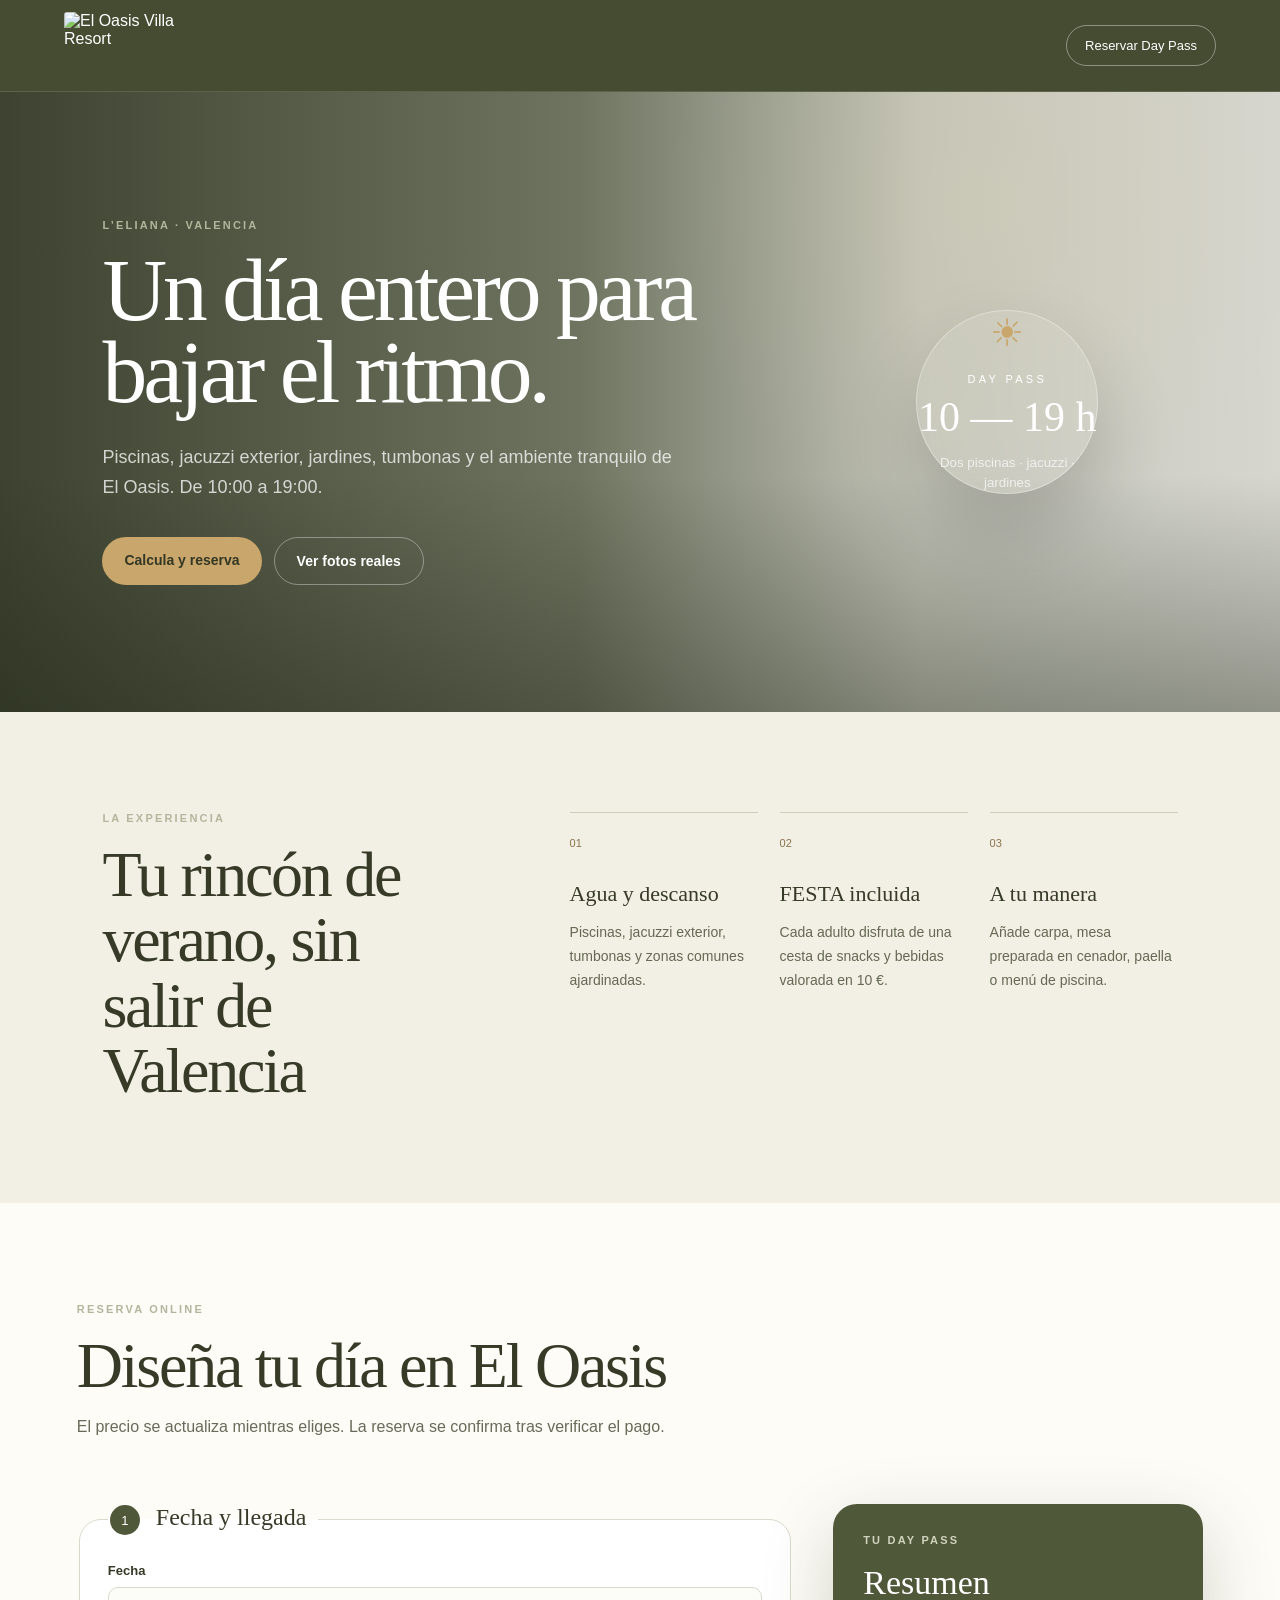
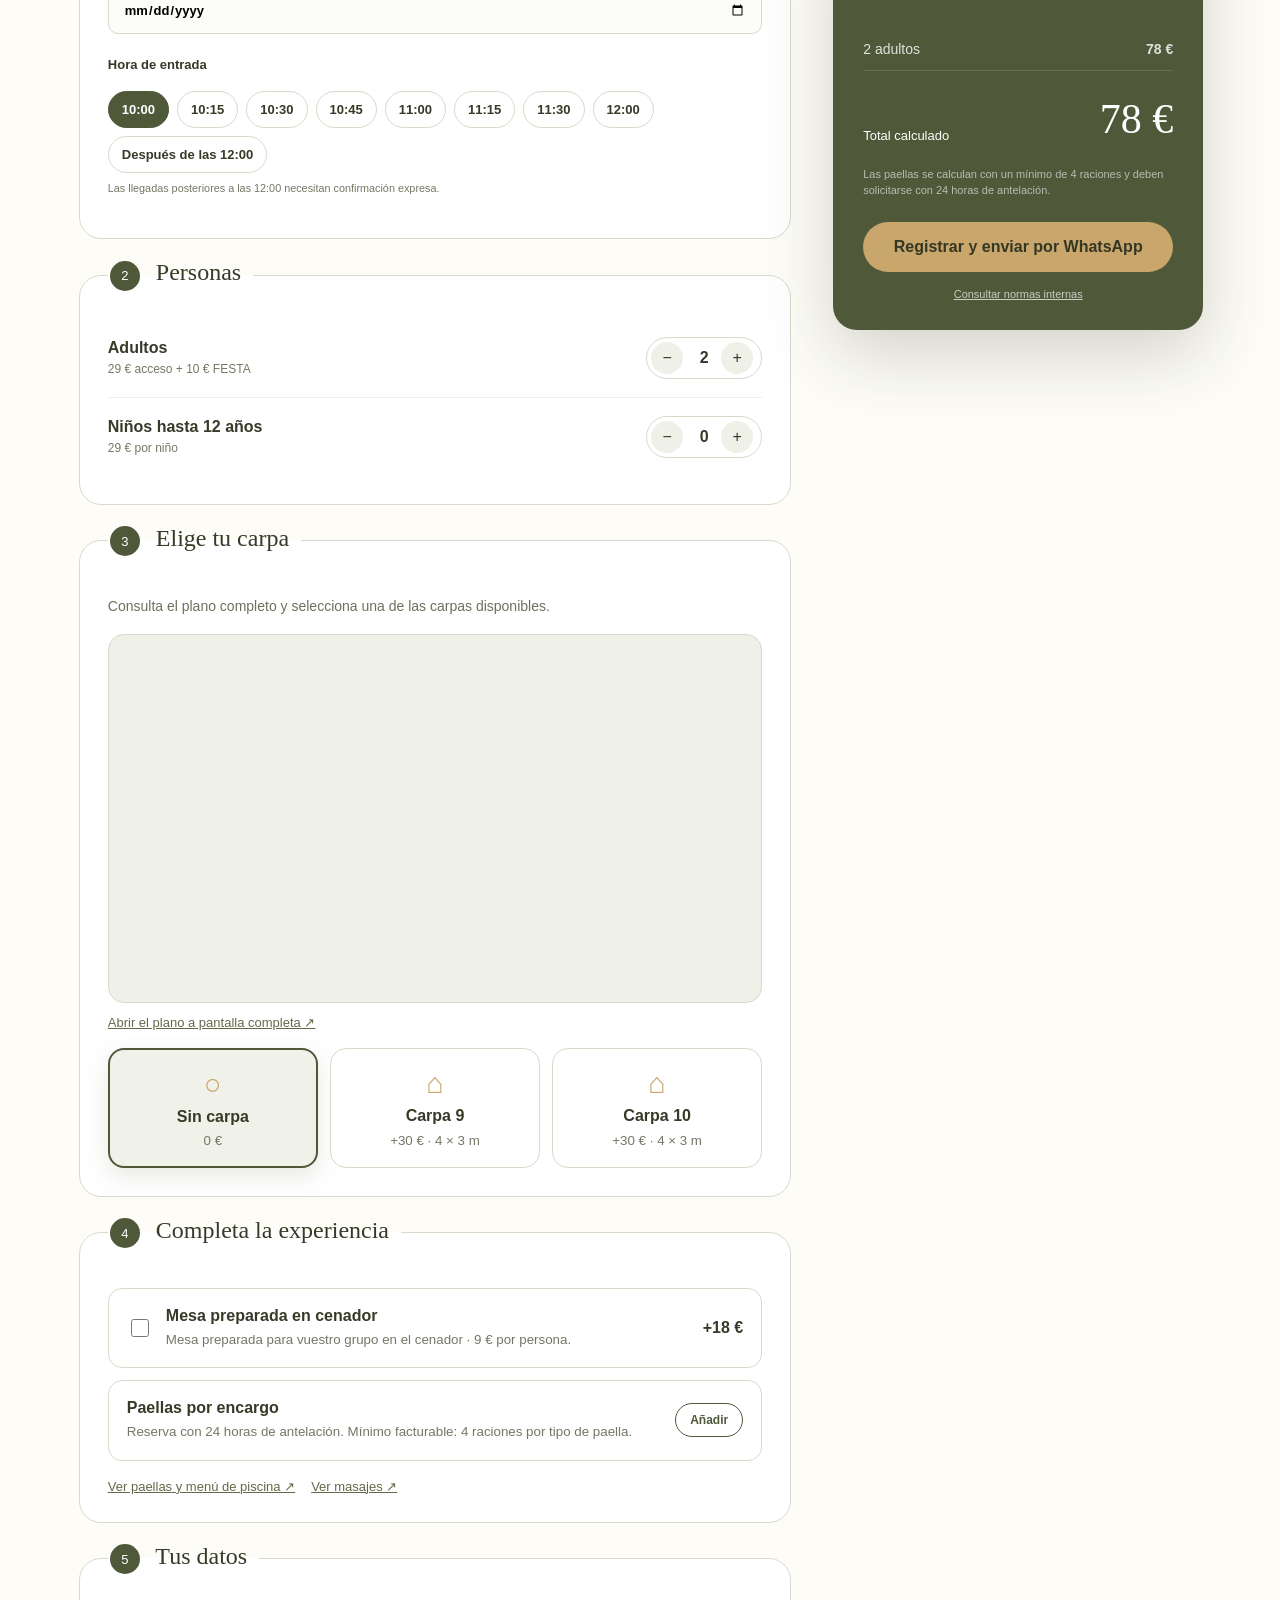
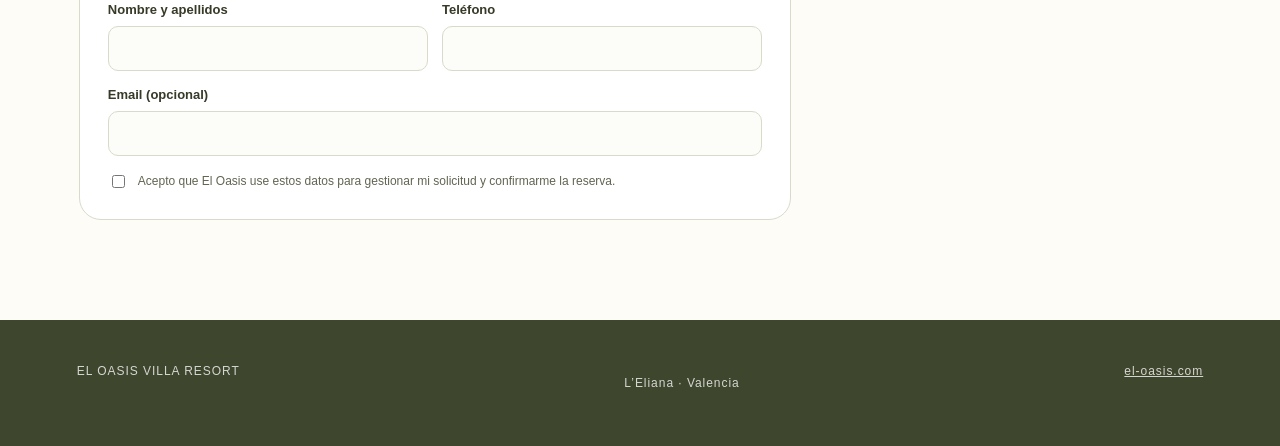
==== daypass/index.html @ 61b555b2 "Publish public Day Pass page with authorized payment details" ====
<!doctype html>
<html lang="es">
<head>
  <meta charset="utf-8">
  <meta name="viewport" content="width=device-width,initial-scale=1">
  <meta name="theme-color" content="#454c32">
  <meta name="description" content="Reserva tu Day Pass en El Oasis Villa Resort, L'Eliana, Valencia.">
  <title>El Oasis Day Pass</title>
  <link rel="stylesheet" href="./styles.css">
</head>
<body>
  <main>
    <header class="topbar">
      <a class="brand" href="#inicio" aria-label="El Oasis Day Pass">
        <img src="./oasis-logo.jpg" alt="El Oasis Villa Resort">
      </a>
      <a class="header-cta" href="#reservar">Reservar Day Pass</a>
    </header>

    <section class="hero" id="inicio">
      <div class="hero-glow"></div>
      <div class="hero-content">
        <p class="eyebrow">L’Eliana · Valencia</p>
        <h1>Un día entero para bajar el ritmo.</h1>
        <p class="hero-copy">Piscinas, jacuzzi exterior, jardines, tumbonas y el ambiente tranquilo de El Oasis. De 10:00 a 19:00.</p>
        <div class="hero-actions">
          <a class="button button-primary" href="#reservar">Calcula y reserva</a>
          <a class="button button-ghost" href="https://photos.app.goo.gl/51DEqzsyEASvLiyE8" target="_blank" rel="noreferrer">Ver fotos reales</a>
        </div>
      </div>
      <div class="hero-card">
        <span class="sun">☀</span>
        <p>DAY PASS</p>
        <strong>10 — 19 h</strong>
        <small>Dos piscinas · jacuzzi · jardines</small>
      </div>
    </section>

    <section class="experience">
      <div>
        <p class="eyebrow">La experiencia</p>
        <h2>Tu rincón de verano, sin salir de Valencia</h2>
      </div>
      <div class="features">
        <article><span>01</span><h3>Agua y descanso</h3><p>Piscinas, jacuzzi exterior, tumbonas y zonas comunes ajardinadas.</p></article>
        <article><span>02</span><h3>FESTA incluida</h3><p>Cada adulto disfruta de una cesta de snacks y bebidas valorada en 10 €.</p></article>
        <article><span>03</span><h3>A tu manera</h3><p>Añade carpa, mesa preparada en cenador, paella o menú de piscina.</p></article>
      </div>
    </section>

    <section class="booking-section" id="reservar">
      <div class="booking-heading">
        <p class="eyebrow">Reserva online</p>
        <h2>Diseña tu día en El Oasis</h2>
        <p>El precio se actualiza mientras eliges. La reserva se confirma tras verificar el pago.</p>
      </div>

      <form class="booking-grid" id="booking-form">
        <div class="builder">
          <fieldset>
            <legend><b>1</b> Fecha y llegada</legend>
            <label class="field">Fecha
              <input id="date" name="date" type="date" required>
            </label>
            <div class="field">
              <span>Hora de entrada</span>
              <div class="slot-grid" id="entry-slots">
                <button type="button" class="slot selected" data-entry="10:00">10:00</button>
                <button type="button" class="slot" data-entry="10:15">10:15</button>
                <button type="button" class="slot" data-entry="10:30">10:30</button>
                <button type="button" class="slot" data-entry="10:45">10:45</button>
                <button type="button" class="slot" data-entry="11:00">11:00</button>
                <button type="button" class="slot" data-entry="11:15">11:15</button>
                <button type="button" class="slot" data-entry="11:30">11:30</button>
                <button type="button" class="slot" data-entry="12:00">12:00</button>
                <button type="button" class="slot" data-entry="Después de las 12:00">Después de las 12:00</button>
              </div>
              <label class="late-time hidden" id="late-time-wrap">Hora solicitada
                <input id="late-time" type="time" min="12:01">
              </label>
              <small>Las llegadas posteriores a las 12:00 necesitan confirmación expresa.</small>
            </div>
          </fieldset>

          <fieldset>
            <legend><b>2</b> Personas</legend>
            <div class="counter-row">
              <div><strong>Adultos</strong><span>29 € acceso + 10 € FESTA</span></div>
              <div class="counter" data-counter="adults">
                <button type="button" data-step="-1" aria-label="Restar un adulto">−</button>
                <output id="adults-output">2</output>
                <button type="button" data-step="1" aria-label="Añadir un adulto">+</button>
              </div>
            </div>
            <div class="counter-row">
              <div><strong>Niños hasta 12 años</strong><span>29 € por niño</span></div>
              <div class="counter" data-counter="children">
                <button type="button" data-step="-1" aria-label="Restar un niño">−</button>
                <output id="children-output">0</output>
                <button type="button" data-step="1" aria-label="Añadir un niño">+</button>
              </div>
            </div>
          </fieldset>

          <fieldset>
            <legend><b>3</b> Elige tu carpa</legend>
            <p class="fieldset-copy">Consulta el plano completo y selecciona una de las carpas disponibles.</p>
            <div class="plan-wrap">
              <iframe title="Plano oficial de carpas de El Oasis" src="https://drive.google.com/file/d/1PzJhLO-6b-y9HKopOb7KcFhBPaTkYToG/preview" loading="lazy"></iframe>
            </div>
            <a class="text-link" href="https://drive.google.com/file/d/1PzJhLO-6b-y9HKopOb7KcFhBPaTkYToG/view?usp=sharing" target="_blank" rel="noreferrer">Abrir el plano a pantalla completa ↗</a>
            <div class="tent-picker" id="tent-picker" role="radiogroup" aria-label="Selección de carpa">
              <button type="button" role="radio" aria-checked="true" class="tent selected" data-tent="none"><span class="tent-shape">○</span><strong>Sin carpa</strong><small>0 €</small></button>
              <button type="button" role="radio" aria-checked="false" class="tent" data-tent="C9"><span class="tent-shape">⌂</span><strong>Carpa 9</strong><small>+30 € · 4 × 3 m</small></button>
              <button type="button" role="radio" aria-checked="false" class="tent" data-tent="C10"><span class="tent-shape">⌂</span><strong>Carpa 10</strong><small>+30 € · 4 × 3 m</small></button>
            </div>
          </fieldset>

          <fieldset>
            <legend><b>4</b> Completa la experiencia</legend>
            <label class="option" id="gazebo-option">
              <input id="gazebo" type="checkbox">
              <span><strong>Mesa preparada en cenador</strong><small>Mesa preparada para vuestro grupo en el cenador · 9 € por persona.</small></span>
              <b id="gazebo-price">+18 €</b>
            </label>

            <div class="paella-builder" id="paella-builder">
              <div class="paella-heading">
                <div><strong>Paellas por encargo</strong><small>Reserva con 24 horas de antelación. Mínimo facturable: 4 raciones por tipo de paella.</small></div>
                <button type="button" class="paella-toggle" id="paella-toggle">Añadir</button>
              </div>
              <div class="paella-details hidden" id="paella-details">
                <div class="paella-options" id="paella-options" role="radiogroup" aria-label="Tipo de paella">
                  <button type="button" role="radio" aria-checked="true" class="paella-choice selected" data-paella="valenciana"><span>Paella Valenciana con pollo y conejo</span><b>17 € / ración</b><small>4 personas: 68 €</small></button>
                  <button type="button" role="radio" aria-checked="false" class="paella-choice" data-paella="marisco"><span>Paella de marisco</span><b>20 € / ración</b><small>4 personas: 80 €</small></button>
                  <button type="button" role="radio" aria-checked="false" class="paella-choice" data-paella="verduras"><span>Paella de verduras</span><b>17 € / ración</b><small>4 personas: 68 €</small></button>
                  <button type="button" role="radio" aria-checked="false" class="paella-choice" data-paella="bogavante"><span>Paella de bogavante</span><b>24 € / ración</b><small>4 personas: 96 €</small></button>
                </div>
                <div class="paella-servings">
                  <div><strong>Número de raciones</strong><small id="paella-minimum-note">Aunque sois 2, se aplica el mínimo de 4 raciones.</small></div>
                  <div class="counter" data-counter="paellaServings">
                    <button type="button" data-step="-1" aria-label="Restar una ración">−</button>
                    <output id="paella-servings-output">4</output>
                    <button type="button" data-step="1" aria-label="Añadir una ración">+</button>
                  </div>
                </div>
              </div>
            </div>
            <div class="service-links">
              <a href="https://bit.ly/3saX2jb" target="_blank" rel="noreferrer">Ver paellas y menú de piscina ↗</a>
              <a href="https://bit.ly/OasisWellnessMasajes" target="_blank" rel="noreferrer">Ver masajes ↗</a>
            </div>
          </fieldset>

          <fieldset>
            <legend><b>5</b> Tus datos</legend>
            <div class="two-cols">
              <label class="field">Nombre y apellidos<input id="name" name="name" autocomplete="name" required></label>
              <label class="field">Teléfono<input id="phone" name="phone" type="tel" autocomplete="tel" required></label>
            </div>
            <label class="field">Email (opcional)<input id="email" name="email" type="email" autocomplete="email"></label>
            <label class="field hidden" id="dietary-wrap">Preferencias o intolerancias<textarea id="dietary-notes" name="dietaryNotes" rows="3"></textarea></label>
            <label class="consent"><input type="checkbox" required><span>Acepto que El Oasis use estos datos para gestionar mi solicitud y confirmarme la reserva.</span></label>
          </fieldset>
        </div>

        <aside class="summary">
          <p class="eyebrow">Tu Day Pass</p>
          <h3>Resumen</h3>
          <div id="summary-rows"></div>
          <div class="summary-total"><span>Total calculado</span><strong id="total-output">78 €</strong></div>
          <p class="summary-note">Las paellas se calculan con un mínimo de 4 raciones y deben solicitarse con 24 horas de antelación.</p>
          <button class="reserve-button" type="submit">Registrar y enviar por WhatsApp</button>
          <a class="rules" href="https://bit.ly/normasInternaDaypass" target="_blank" rel="noreferrer">Consultar normas internas</a>
        </aside>
      </form>

      <p class="form-error hidden" id="form-error" role="alert"></p>

      <section class="confirmation hidden" id="confirmation">
        <span>✓</span>
        <div>
          <p class="eyebrow">Solicitud preparada</p>
          <h2>Referencia <span id="reference-output"></span></h2>
          <p>Tu plaza todavía no está confirmada. Realiza la transferencia y envía el justificante a El Oasis para que podamos verificarla.</p>
          <div class="bank">
            <p><b>Beneficiario</b> residencial el oasis sa</p>
            <p><b>IBAN</b> ES66 0081 1301 2200 0113 8922</p>
            <p><b>BIC/SWIFT</b> BSABESBB</p>
            <p><b>Banco</b> Banco Sabadell</p>
            <p><b>Importe</b> <span id="payment-total"></span></p>
            <p><b>Concepto</b> <span id="payment-reference"></span></p>
          </div>
          <a class="whatsapp-button" id="whatsapp-link" href="#" target="_blank" rel="noreferrer">Enviar pedido completo por WhatsApp</a>
          <p class="arrival-note">Acceso por la puerta principal, en la rotonda del Lidl. La puerta estará cerrada y una persona os esperará en punto a la hora confirmada.</p>
        </div>
      </section>
    </section>

    <footer><span>EL OASIS VILLA RESORT</span><p>L’Eliana · Valencia</p><a href="https://www.el-oasis.com/" target="_blank" rel="noreferrer">el-oasis.com</a></footer>
  </main>
  <script src="./app.js"></script>
</body>
</html>
---- daypass/styles.css ----
:root{--ink:#363a27;--forest:#50583a;--olive:#707755;--sage:#b2b69c;--cream:#f2efe4;--paper:#fdfcf7;--sun:#c9a66b;--line:#d9dacb}
*{box-sizing:border-box}html{scroll-behavior:smooth}body{margin:0;background:var(--paper);color:var(--ink);font-family:Arial,Helvetica,sans-serif}button,input,textarea{font:inherit}a{color:inherit}.hidden{display:none!important}
.topbar{height:92px;padding:0 clamp(20px,5vw,72px);display:flex;align-items:center;justify-content:space-between;background:#454c32;color:#fff;position:relative;z-index:5;border-bottom:1px solid rgba(255,255,255,.12)}.brand{display:flex;align-items:center;text-decoration:none}.brand img{width:136px;height:68px;object-fit:cover;border-radius:3px;mix-blend-mode:screen}.header-cta{color:#fff;text-decoration:none;padding:12px 18px;border:1px solid rgba(255,255,255,.4);border-radius:999px;font-size:13px}
.hero{min-height:620px;padding:94px clamp(20px,8vw,120px);background-image:url("./hero-daypass.jpg");background-size:cover;background-position:center 54%;color:#fff;display:grid;grid-template-columns:1.3fr .7fr;align-items:center;gap:8vw;position:relative;isolation:isolate;overflow:hidden}.hero:before{content:"";position:absolute;inset:0;z-index:-2;background:linear-gradient(90deg,rgba(40,47,26,.9) 0%,rgba(55,63,37,.72) 45%,rgba(61,68,42,.3) 72%,rgba(38,43,27,.18) 100%)}.hero:after{content:"";position:absolute;inset:auto 0 0;height:38%;z-index:-1;background:linear-gradient(0deg,rgba(30,36,20,.38),transparent)}.hero-glow{position:absolute;inset:0;z-index:-1;background:radial-gradient(circle at 78% 18%,rgba(223,206,158,.18),transparent 30%)}.hero-content,.hero-card{position:relative;z-index:1}.eyebrow{text-transform:uppercase;letter-spacing:.2em;font-size:11px;font-weight:800;margin:0 0 18px;color:var(--sage)}.hero h1{font-family:Georgia,"Times New Roman",serif;font-size:clamp(52px,7vw,98px);font-weight:400;line-height:.92;letter-spacing:-.045em;max-width:850px;margin:0}.hero-copy{font-size:18px;line-height:1.7;max-width:590px;color:rgba(255,255,255,.76);margin:28px 0 34px}.hero-actions{display:flex;gap:12px;flex-wrap:wrap}.button{padding:15px 22px;border-radius:999px;text-decoration:none;font-size:14px;font-weight:700}.button-primary{background:var(--sun);color:#343724}.button-ghost{border:1px solid rgba(255,255,255,.36);color:#fff}.hero-card{aspect-ratio:1;max-width:350px;justify-self:center;border-radius:50%;border:1px solid rgba(255,255,255,.34);display:flex;flex-direction:column;align-items:center;justify-content:center;text-align:center;background:rgba(255,255,255,.07);backdrop-filter:blur(10px);box-shadow:0 40px 80px rgba(0,0,0,.18)}.hero-card .sun{color:var(--sun);font-size:38px}.hero-card p{letter-spacing:.3em;margin:18px 0 8px;font-size:11px}.hero-card strong{font-family:Georgia,serif;font-size:42px;font-weight:400}.hero-card small{max-width:180px;opacity:.7;margin-top:12px;line-height:1.5}
.experience{padding:100px clamp(20px,8vw,120px);display:grid;grid-template-columns:.75fr 1.25fr;gap:8vw;background:var(--cream)}.experience h2,.booking-heading h2,.confirmation h2{font-family:Georgia,serif;font-weight:400;font-size:clamp(38px,5vw,64px);letter-spacing:-.035em;line-height:1.02;margin:0}.features{display:grid;grid-template-columns:repeat(3,1fr);gap:22px}.features article{border-top:1px solid #cccebc;padding-top:20px}.features article>span{color:#8a744d;font-size:11px}.features h3{margin:30px 0 12px;font-family:Georgia,serif;font-size:22px;font-weight:400}.features p{color:#656953;line-height:1.7;font-size:14px}
.booking-section{padding:100px clamp(20px,6vw,90px);max-width:1500px;margin:auto}.booking-heading{max-width:760px;margin-bottom:64px}.booking-heading>p:last-child{color:#686b59;font-size:16px;line-height:1.6}.booking-grid{display:grid;grid-template-columns:minmax(0,1fr) 370px;gap:40px;align-items:start}.builder{display:grid;gap:20px}fieldset{border:1px solid var(--line);border-radius:22px;padding:28px;min-width:0;background:#fff}legend{font-family:Georgia,serif;font-size:24px;padding-right:12px}legend b{display:inline-grid;place-items:center;width:30px;height:30px;border-radius:50%;background:var(--forest);color:#fff;font:13px Arial;margin-right:10px}.field{display:grid;gap:9px;font-size:13px;font-weight:700;margin-bottom:16px}.field input,.field textarea,.late-time input{width:100%;padding:14px 15px;border:1px solid var(--line);border-radius:10px;background:#fcfcf8;outline:0}.field input:focus,.field textarea:focus,.late-time input:focus{border-color:var(--olive);box-shadow:0 0 0 3px rgba(112,119,85,.18)}.field>span{display:block;margin:7px 0 10px}.field small{color:#757864;font-weight:400}.slot-grid{display:flex;gap:8px;flex-wrap:wrap}.slot{border:1px solid var(--line);padding:10px 13px;border-radius:999px;background:#fff;color:var(--ink);cursor:pointer;font-size:13px}.slot.selected{background:var(--forest);color:#fff;border-color:var(--forest)}.late-time{display:grid;gap:7px;max-width:240px;margin-top:14px}.counter-row{display:flex;justify-content:space-between;gap:20px;padding:18px 0;border-bottom:1px solid #eef0e9;align-items:center}.counter-row:last-child{border:0}.counter-row strong,.counter-row span{display:block}.counter-row span{font-size:12px;color:#757864;margin-top:5px}.counter{display:grid;grid-template-columns:36px 34px 36px;align-items:center;border:1px solid var(--line);border-radius:999px;padding:4px}.counter button{border:0;background:#eff0e7;border-radius:50%;width:32px;height:32px;cursor:pointer;color:var(--ink)}.counter output{text-align:center;font-weight:700}.fieldset-copy{color:#6d705d;font-size:14px}.plan-wrap{margin:20px 0 10px;border-radius:16px;overflow:hidden;border:1px solid var(--line);background:#eff0e7;aspect-ratio:16/9}.plan-wrap iframe{width:100%;height:100%;border:0}.text-link{display:inline-block;font-size:13px;color:#626a47;margin:0 0 18px}.tent-picker{display:grid;grid-template-columns:repeat(3,1fr);gap:12px}.tent{border:1px solid var(--line);background:#fff;border-radius:16px;padding:18px 12px;display:grid;justify-items:center;gap:7px;color:var(--ink);cursor:pointer;transition:.2s ease}.tent:hover{transform:translateY(-2px);border-color:var(--sage)}.tent.selected{border:2px solid var(--forest);background:#f0f1e8;box-shadow:0 8px 24px rgba(72,79,49,.13)}.tent-shape{font-size:29px;color:var(--sun)}.tent small{color:#747765}
.option{display:grid;grid-template-columns:auto 1fr auto;gap:14px;align-items:center;padding:18px;border:1px solid var(--line);border-radius:14px;margin-top:12px;cursor:pointer}.option.selected{border-color:var(--forest);background:#f2f2e9}.option input{width:18px;height:18px;accent-color:var(--forest)}.option span strong,.option span small{display:block}.option span small{color:#747765;margin-top:5px;line-height:1.45}.paella-builder{margin-top:12px;padding:18px;border:1px solid var(--line);border-radius:14px;transition:.2s ease}.paella-builder.selected{border-color:var(--forest);background:#f2f2e9}.paella-heading{display:flex;align-items:center;justify-content:space-between;gap:16px}.paella-heading strong,.paella-heading small{display:block}.paella-heading small{color:#747765;margin-top:5px;line-height:1.45}.paella-toggle{border:1px solid var(--forest);border-radius:999px;padding:9px 14px;background:#fff;color:var(--forest);cursor:pointer;font-weight:700;font-size:12px}.paella-toggle.active{background:var(--forest);color:#fff}.paella-options{display:grid;grid-template-columns:repeat(2,1fr);gap:10px;margin-top:18px}.paella-choice{text-align:left;display:grid;gap:6px;border:1px solid var(--line);border-radius:12px;padding:14px;background:#fff;color:var(--ink);cursor:pointer}.paella-choice.selected{border:2px solid var(--forest);background:#fffdf7;box-shadow:0 7px 20px rgba(72,79,49,.11)}.paella-choice span{line-height:1.35}.paella-choice b{color:var(--forest)}.paella-choice small{color:#747765}.paella-servings{display:flex;align-items:center;justify-content:space-between;gap:20px;padding-top:18px;margin-top:18px;border-top:1px solid var(--line)}.paella-servings strong,.paella-servings small{display:block}.paella-servings small{color:#747765;margin-top:5px}.service-links{display:flex;gap:16px;flex-wrap:wrap;margin-top:18px}.service-links a{color:#626a47;font-size:13px}.two-cols{display:grid;grid-template-columns:1fr 1fr;gap:14px}.consent{display:flex;gap:10px;font-size:12px;line-height:1.5;color:#626552;align-items:flex-start}.consent input{margin-top:3px;accent-color:var(--forest)}
.summary{position:sticky;top:20px;border-radius:24px;background:var(--forest);color:#fff;padding:30px;box-shadow:0 24px 70px rgba(60,65,42,.22)}.summary .eyebrow{color:#d0d3bd}.summary h3{font-family:Georgia,serif;font-size:34px;font-weight:400;margin:0 0 26px}.summary-row{display:flex;justify-content:space-between;gap:14px;font-size:14px;padding:13px 0;border-bottom:1px solid rgba(255,255,255,.13);color:rgba(255,255,255,.82)}.summary-row.accent{color:#ffe0a6}.summary-total{display:flex;justify-content:space-between;align-items:end;padding:24px 0 12px}.summary-total span{font-size:13px}.summary-total strong{font:42px Georgia,serif}.summary-note{font-size:11px;line-height:1.5;color:rgba(255,255,255,.6)}.reserve-button{width:100%;border:0;border-radius:999px;padding:16px;background:var(--sun);color:#343724;font-weight:800;cursor:pointer;margin-top:12px}.whatsapp-button{display:inline-flex;align-items:center;justify-content:center;margin-top:18px;padding:14px 18px;border-radius:999px;background:#1f8f4e;color:#fff;text-decoration:none;font-size:13px;font-weight:800}.rules{display:block;text-align:center;color:rgba(255,255,255,.7);font-size:11px;margin-top:16px}.form-error{max-width:760px;background:#fff0ec;color:#9a3929;border:1px solid #f1c1b6;border-radius:12px;padding:14px 18px;margin:20px 0 0}
.confirmation{margin-top:50px;border-radius:26px;padding:42px;background:var(--cream);display:grid;grid-template-columns:70px 1fr;gap:20px}.confirmation>span{width:56px;height:56px;border-radius:50%;background:var(--forest);color:#fff;display:grid;place-items:center;font-size:26px}.confirmation h2{font-size:42px}.confirmation>div>p{color:#666956;line-height:1.6}.bank{background:#fff;border-radius:14px;padding:18px 22px;margin-top:20px}.bank p{display:grid;grid-template-columns:120px 1fr;gap:10px;margin:8px 0;font-size:14px}.arrival-note{border-left:3px solid var(--sun);padding-left:14px}footer{background:#3f462e;color:rgba(255,255,255,.78);padding:44px clamp(20px,6vw,90px);display:flex;justify-content:space-between;gap:20px;font-size:12px;letter-spacing:.08em}
@media(max-width:980px){.hero{grid-template-columns:1fr;min-height:auto;padding-top:72px}.hero-card{display:none}.experience{grid-template-columns:1fr}.booking-grid{grid-template-columns:1fr}.summary{position:static;order:-1}}
@media(max-width:680px){.topbar{height:76px}.brand img{width:112px;height:56px}.header-cta{padding:10px 13px}.hero{padding:70px 22px;background-position:58% center}.hero:before{background:linear-gradient(90deg,rgba(40,47,26,.9),rgba(50,58,33,.62))}.hero h1{font-size:54px}.features{grid-template-columns:1fr}.experience,.booking-section{padding-top:70px;padding-bottom:70px}fieldset{padding:22px 16px}.tent-picker{grid-template-columns:1fr}.two-cols{grid-template-columns:1fr;gap:0}.option{grid-template-columns:auto 1fr}.option>b{grid-column:2}.paella-options{grid-template-columns:1fr}.paella-servings{align-items:flex-start}.confirmation{grid-template-columns:1fr;padding:28px 20px}.bank p{grid-template-columns:1fr;gap:2px}footer{flex-direction:column}}
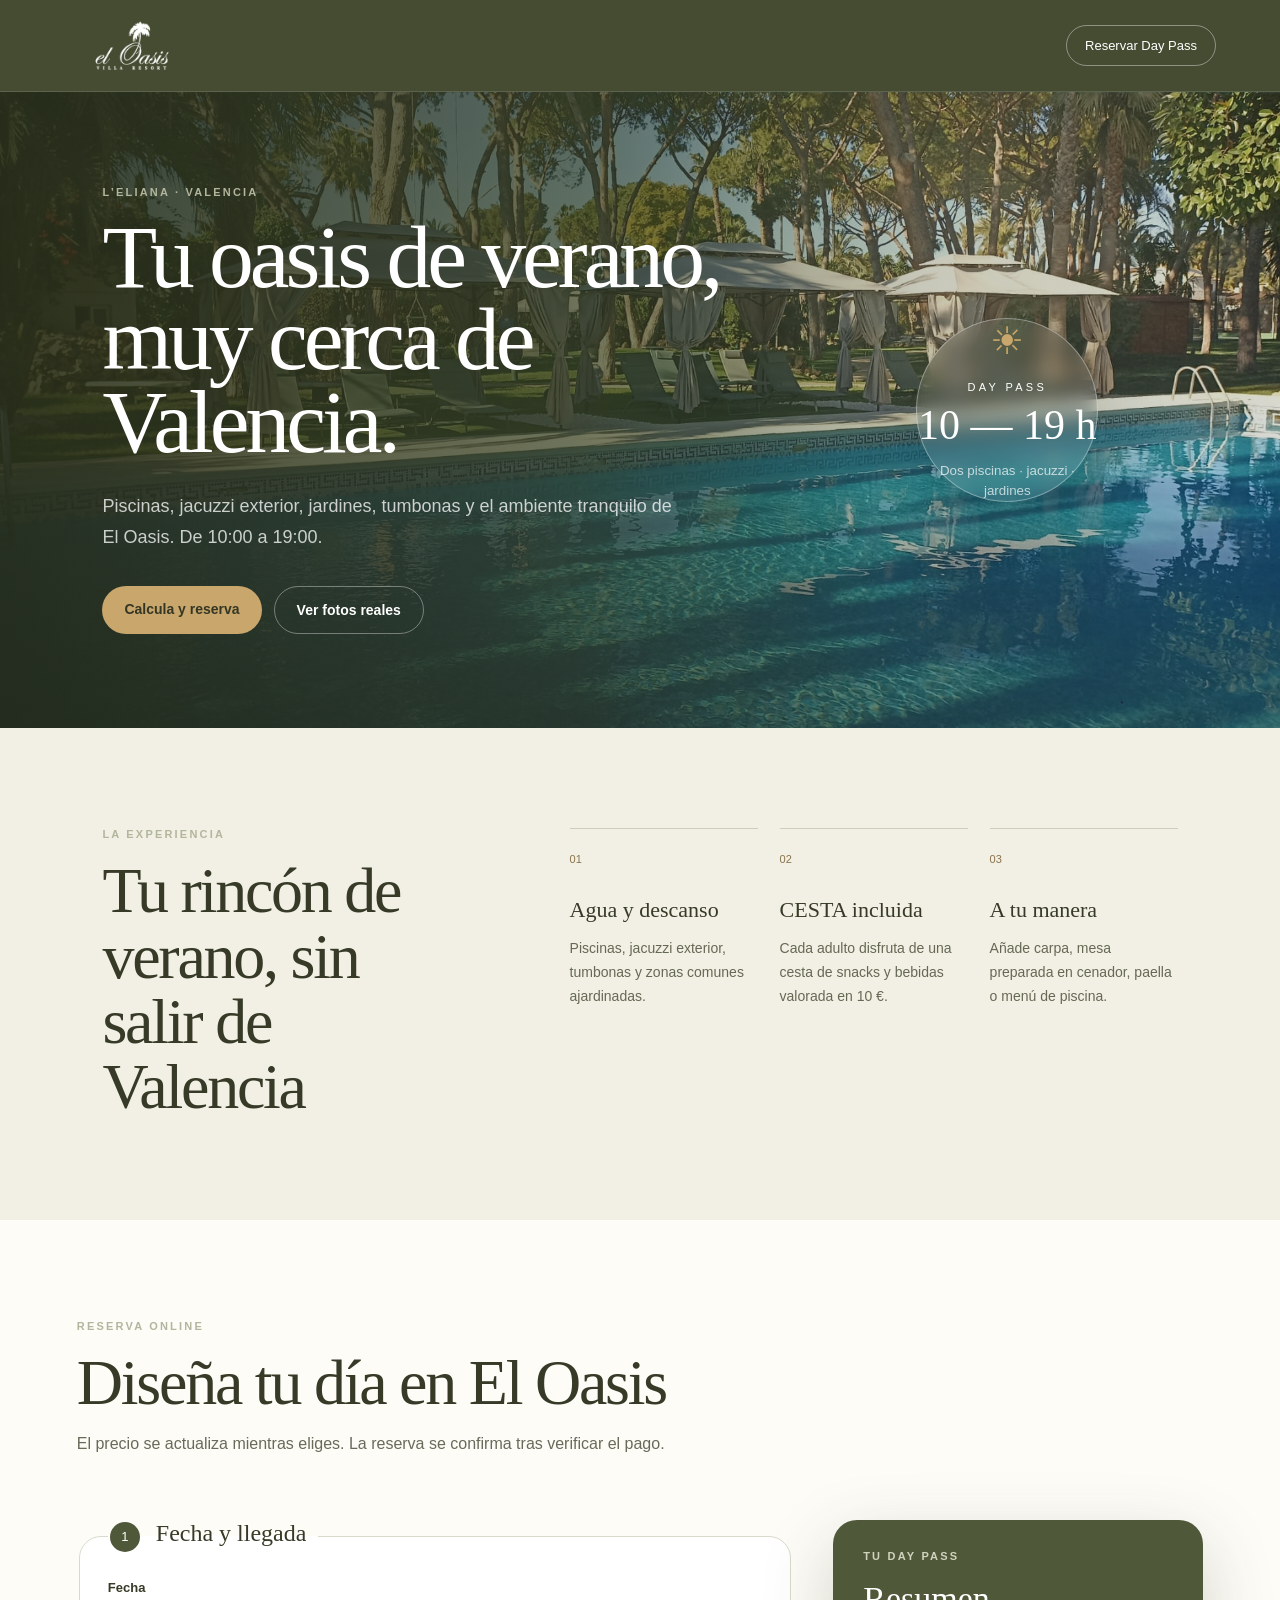
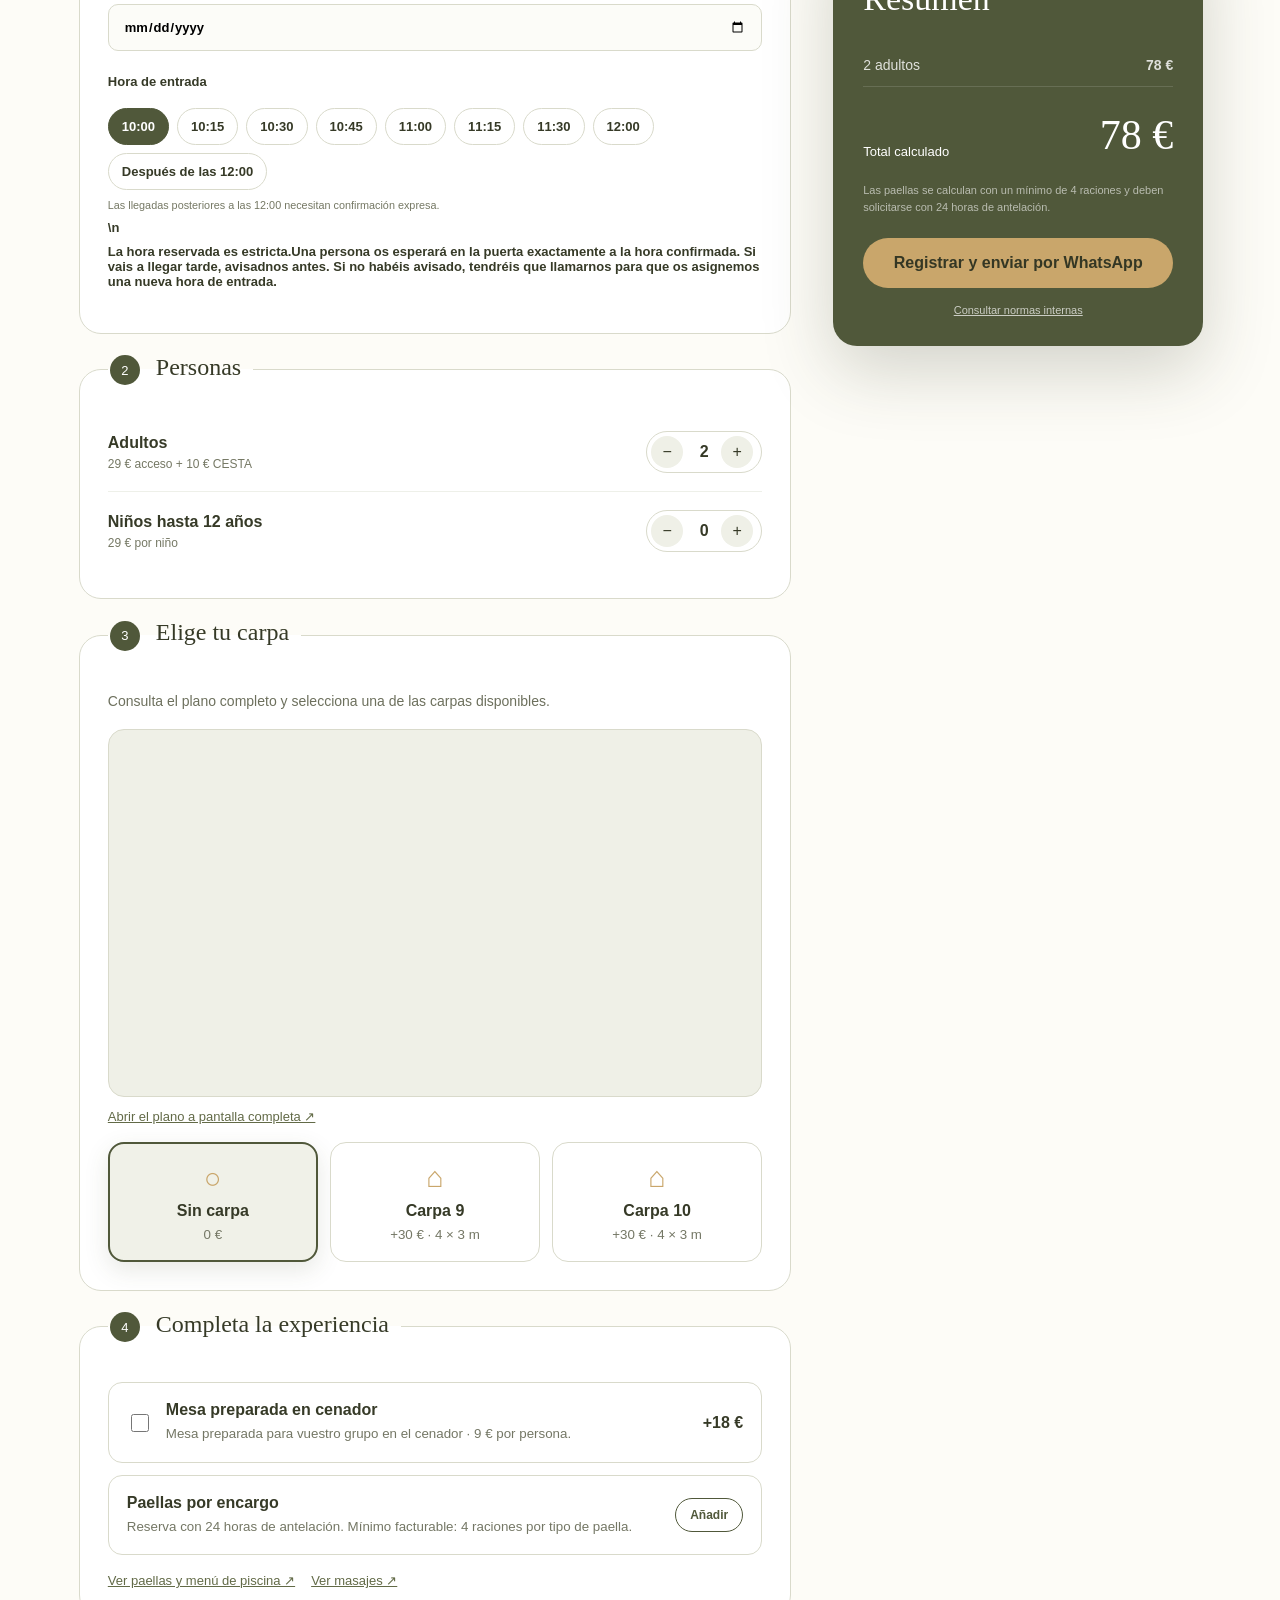
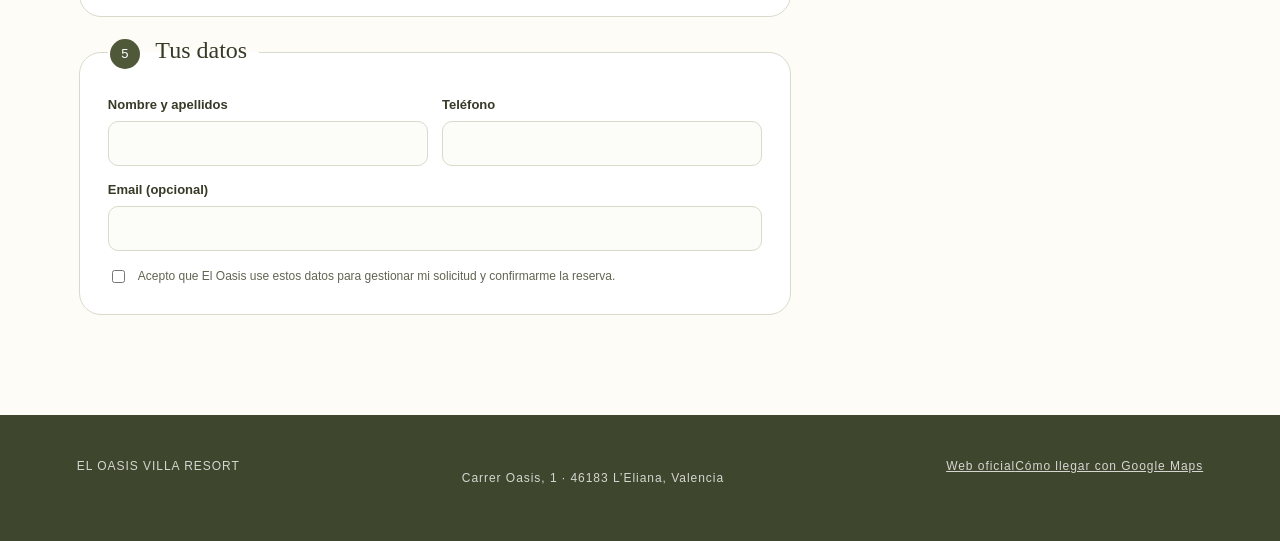
==== commit cdc10e8a: "Actualizar textos y acceso Day Pass" ====
--- a/daypass/index.html
+++ b/daypass/index.html
@@ -21,7 +21,7 @@
       <div class="hero-glow"></div>
       <div class="hero-content">
         <p class="eyebrow">L’Eliana · Valencia</p>
-        <h1>Un día entero para bajar el ritmo.</h1>
+        <h1>Tu oasis de verano, muy cerca de Valencia.</h1>
         <p class="hero-copy">Piscinas, jacuzzi exterior, jardines, tumbonas y el ambiente tranquilo de El Oasis. De 10:00 a 19:00.</p>
         <div class="hero-actions">
           <a class="button button-primary" href="#reservar">Calcula y reserva</a>
@@ -43,7 +43,7 @@
       </div>
       <div class="features">
         <article><span>01</span><h3>Agua y descanso</h3><p>Piscinas, jacuzzi exterior, tumbonas y zonas comunes ajardinadas.</p></article>
-        <article><span>02</span><h3>FESTA incluida</h3><p>Cada adulto disfruta de una cesta de snacks y bebidas valorada en 10 €.</p></article>
+        <article><span>02</span><h3>CESTA incluida</h3><p>Cada adulto disfruta de una cesta de snacks y bebidas valorada en 10 €.</p></article>
         <article><span>03</span><h3>A tu manera</h3><p>Añade carpa, mesa preparada en cenador, paella o menú de piscina.</p></article>
       </div>
     </section>
@@ -78,14 +78,14 @@
               <label class="late-time hidden" id="late-time-wrap">Hora solicitada
                 <input id="late-time" type="time" min="12:01">
               </label>
-              <small>Las llegadas posteriores a las 12:00 necesitan confirmación expresa.</small>
+              <small>Las llegadas posteriores a las 12:00 necesitan confirmación expresa.</small>\n              <div class="time-notice"><strong>La hora reservada es estricta.</strong><span>Una persona os esperará en la puerta exactamente a la hora confirmada. Si vais a llegar tarde, avisadnos antes. Si no habéis avisado, tendréis que llamarnos para que os asignemos una nueva hora de entrada.</span></div>
             </div>
           </fieldset>
 
           <fieldset>
             <legend><b>2</b> Personas</legend>
             <div class="counter-row">
-              <div><strong>Adultos</strong><span>29 € acceso + 10 € FESTA</span></div>
+              <div><strong>Adultos</strong><span>29 € acceso + 10 € CESTA</span></div>
               <div class="counter" data-counter="adults">
                 <button type="button" data-step="-1" aria-label="Restar un adulto">−</button>
                 <output id="adults-output">2</output>
@@ -192,12 +192,12 @@
             <p><b>Concepto</b> <span id="payment-reference"></span></p>
           </div>
           <a class="whatsapp-button" id="whatsapp-link" href="#" target="_blank" rel="noreferrer">Enviar pedido completo por WhatsApp</a>
-          <p class="arrival-note">Acceso por la puerta principal, en la rotonda del Lidl. La puerta estará cerrada y una persona os esperará en punto a la hora confirmada.</p>
+          <p class="arrival-note"><strong>La hora reservada es estricta.</strong> Acceso por la puerta principal, en la rotonda del Lidl. Una persona os esperará exactamente a la hora confirmada. Si vais a llegar tarde, avisadnos antes. Si no habéis avisado, tendréis que llamarnos para que os asignemos una nueva hora de entrada.</p>
         </div>
       </section>
     </section>
 
-    <footer><span>EL OASIS VILLA RESORT</span><p>L’Eliana · Valencia</p><a href="https://www.el-oasis.com/" target="_blank" rel="noreferrer">el-oasis.com</a></footer>
+    <footer><span>EL OASIS VILLA RESORT</span><p>Carrer Oasis, 1 · 46183 L’Eliana, Valencia</p><div class="footer-links"><a href="https://www.el-oasis.com/" target="_blank" rel="noreferrer">Web oficial</a><a href="https://www.google.com/maps/dir/?api=1&destination=Carrer+Oasis+1%2C+46183+L%27Eliana%2C+Valencia" target="_blank" rel="noreferrer">Cómo llegar con Google Maps</a></div></footer>
   </main>
   <script src="./app.js"></script>
 </body>
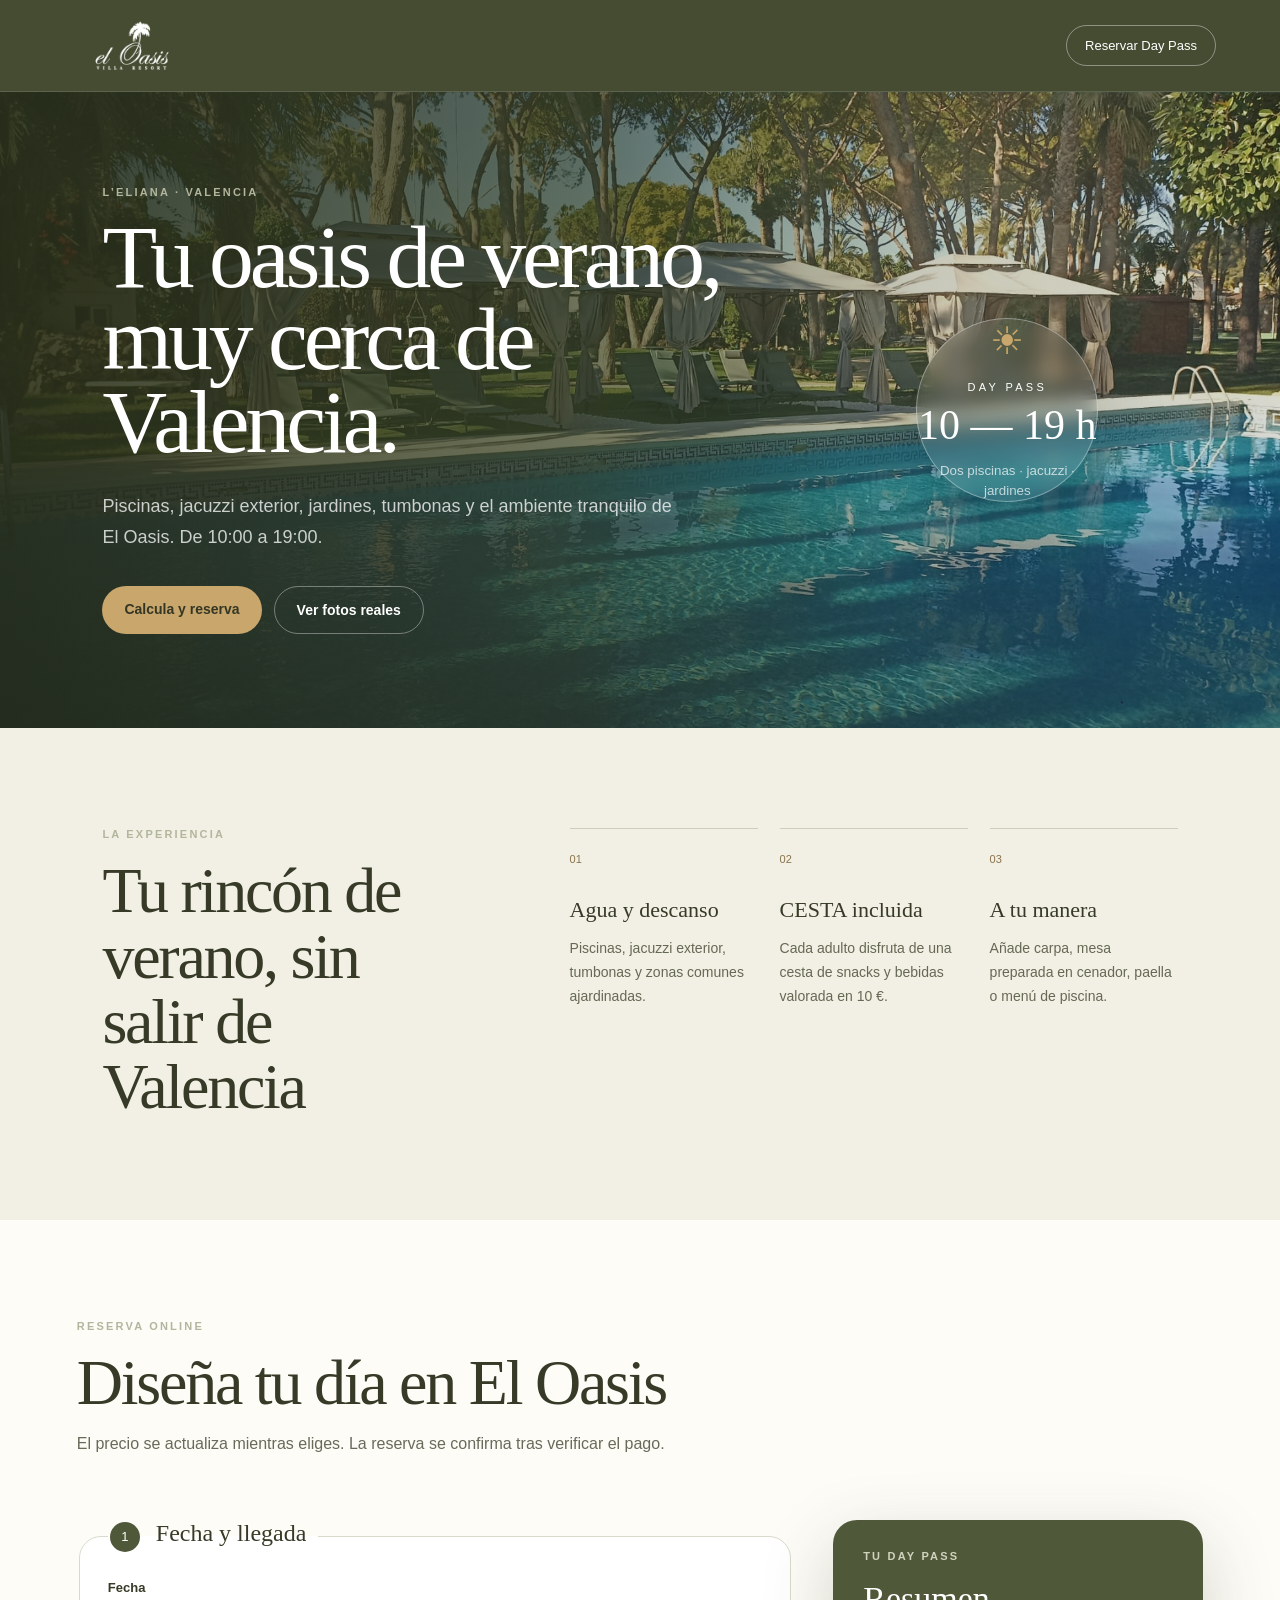
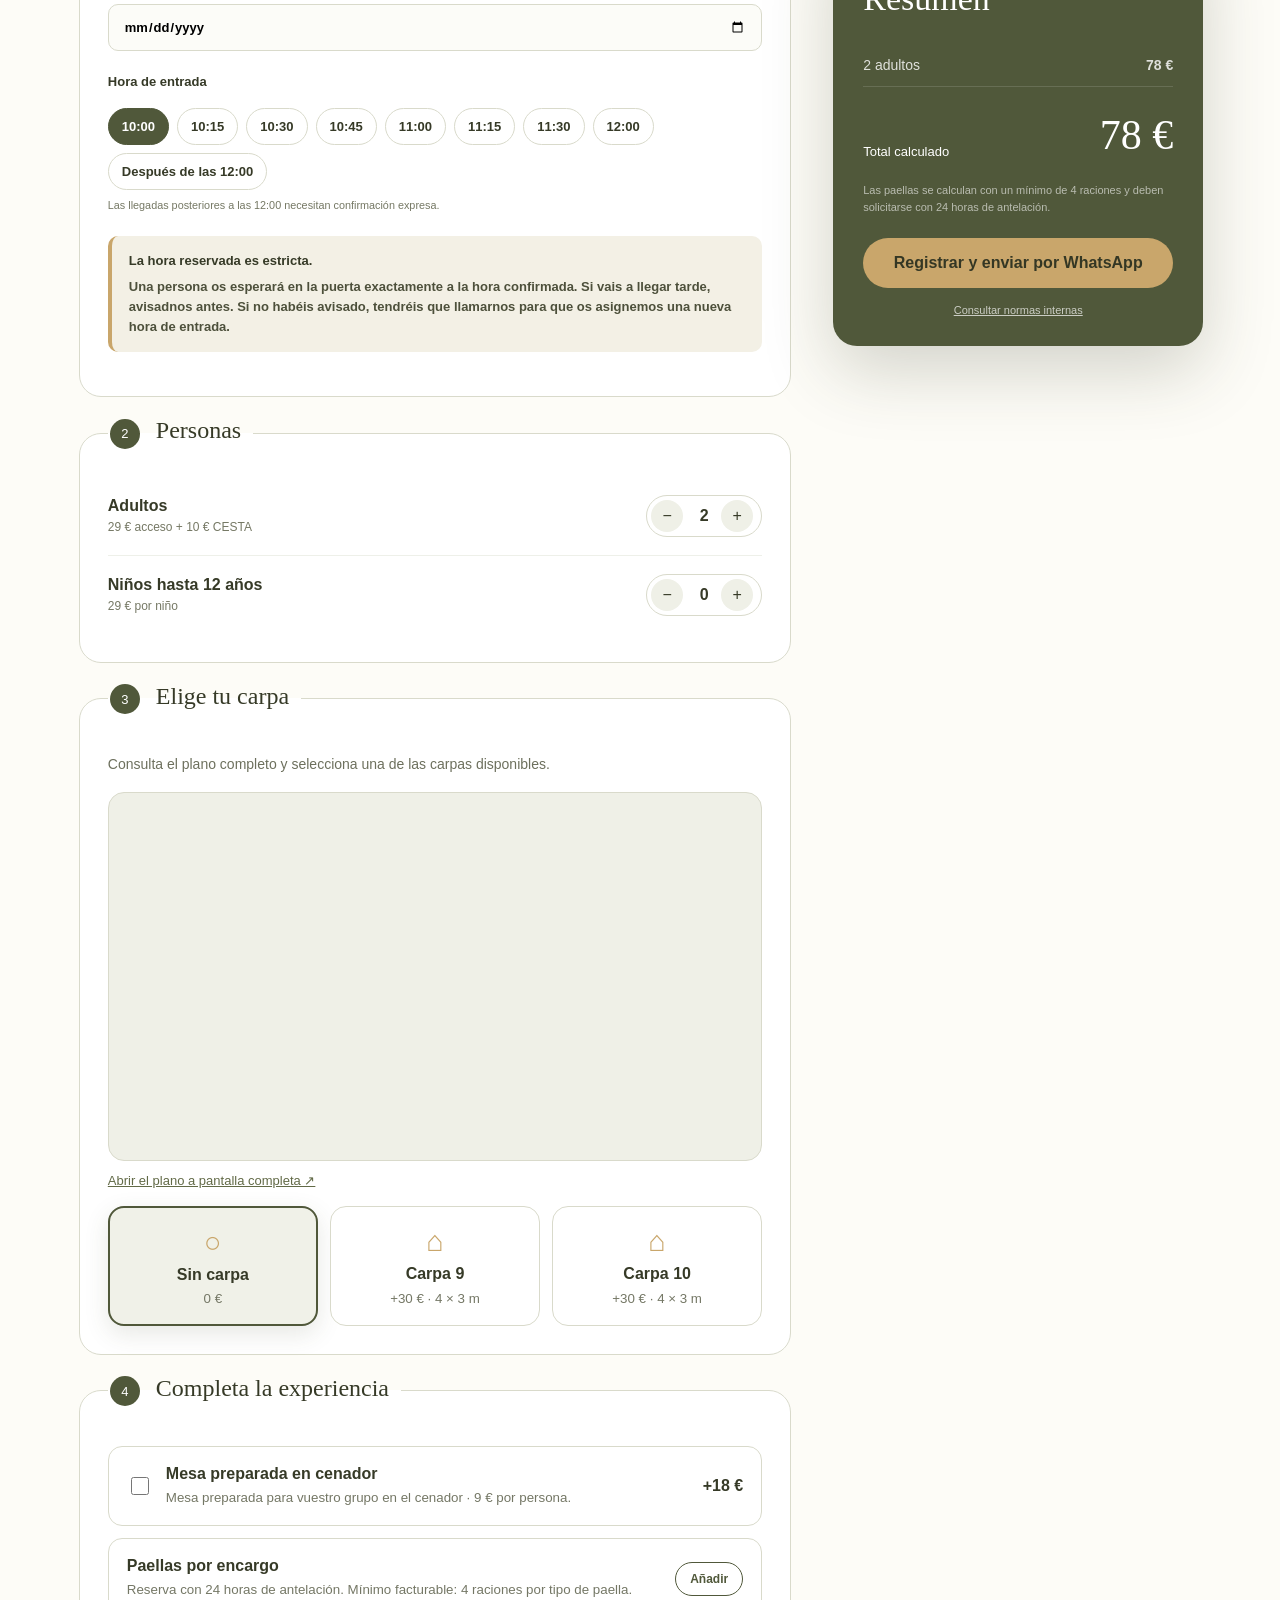
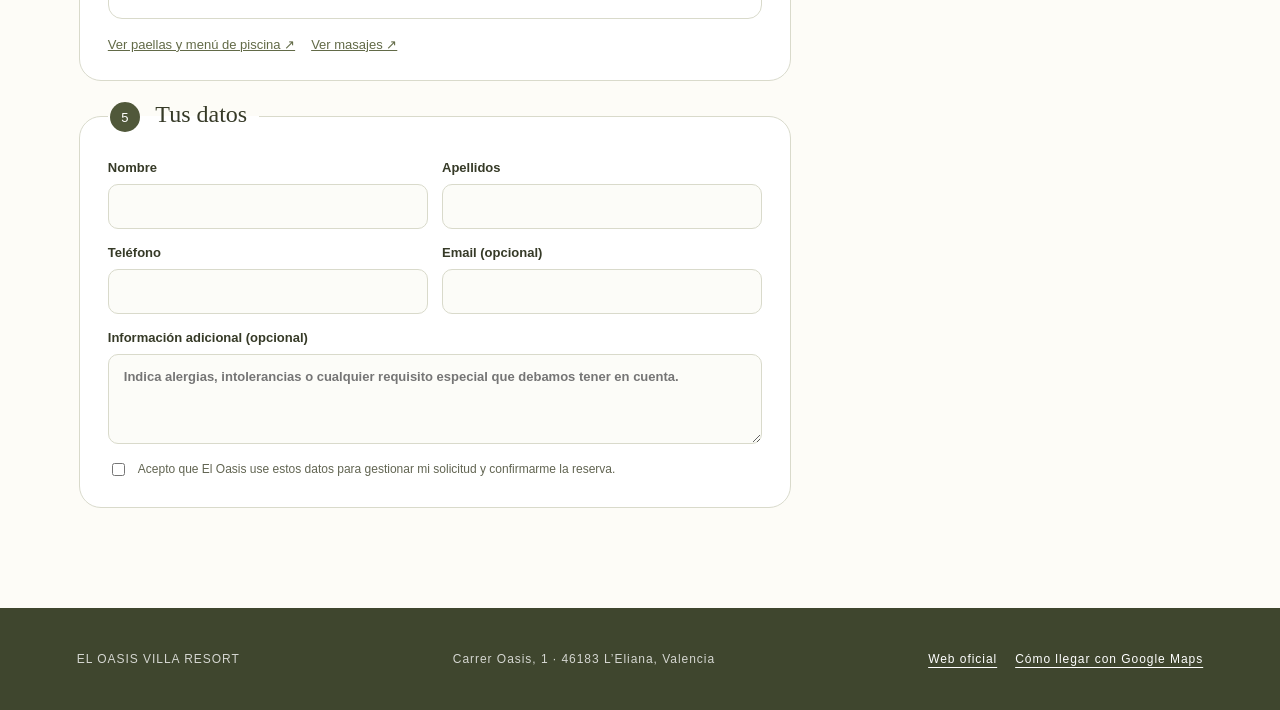
==== commit 6a2e5d17: "Separar nombre y añadir información adicional" ====
--- a/daypass/index.html
+++ b/daypass/index.html
@@ -78,7 +78,8 @@
               <label class="late-time hidden" id="late-time-wrap">Hora solicitada
                 <input id="late-time" type="time" min="12:01">
               </label>
-              <small>Las llegadas posteriores a las 12:00 necesitan confirmación expresa.</small>\n              <div class="time-notice"><strong>La hora reservada es estricta.</strong><span>Una persona os esperará en la puerta exactamente a la hora confirmada. Si vais a llegar tarde, avisadnos antes. Si no habéis avisado, tendréis que llamarnos para que os asignemos una nueva hora de entrada.</span></div>
+              <small>Las llegadas posteriores a las 12:00 necesitan confirmación expresa.</small>
+              <div class="time-notice"><strong>La hora reservada es estricta.</strong><span>Una persona os esperará en la puerta exactamente a la hora confirmada. Si vais a llegar tarde, avisadnos antes. Si no habéis avisado, tendréis que llamarnos para que os asignemos una nueva hora de entrada.</span></div>
             </div>
           </fieldset>
 
@@ -155,11 +156,16 @@
           <fieldset>
             <legend><b>5</b> Tus datos</legend>
             <div class="two-cols">
-              <label class="field">Nombre y apellidos<input id="name" name="name" autocomplete="name" required></label>
+              <label class="field">Nombre<input id="first-name" name="firstName" autocomplete="given-name" required></label>
+              <label class="field">Apellidos<input id="last-name" name="lastName" autocomplete="family-name" required></label>
+            </div>
+            <div class="two-cols">
               <label class="field">Teléfono<input id="phone" name="phone" type="tel" autocomplete="tel" required></label>
-            </div>
-            <label class="field">Email (opcional)<input id="email" name="email" type="email" autocomplete="email"></label>
-            <label class="field hidden" id="dietary-wrap">Preferencias o intolerancias<textarea id="dietary-notes" name="dietaryNotes" rows="3"></textarea></label>
+              <label class="field">Email (opcional)<input id="email" name="email" type="email" autocomplete="email"></label>
+            </div>
+            <label class="field">Información adicional (opcional)
+              <textarea id="additional-info" name="additionalInfo" rows="4" placeholder="Indica alergias, intolerancias o cualquier requisito especial que debamos tener en cuenta."></textarea>
+            </label>
             <label class="consent"><input type="checkbox" required><span>Acepto que El Oasis use estos datos para gestionar mi solicitud y confirmarme la reserva.</span></label>
           </fieldset>
         </div>
--- a/daypass/styles.css
+++ b/daypass/styles.css
@@ -3,9 +3,9 @@
 .topbar{height:92px;padding:0 clamp(20px,5vw,72px);display:flex;align-items:center;justify-content:space-between;background:#454c32;color:#fff;position:relative;z-index:5;border-bottom:1px solid rgba(255,255,255,.12)}.brand{display:flex;align-items:center;text-decoration:none}.brand img{width:136px;height:68px;object-fit:cover;border-radius:3px;mix-blend-mode:screen}.header-cta{color:#fff;text-decoration:none;padding:12px 18px;border:1px solid rgba(255,255,255,.4);border-radius:999px;font-size:13px}
 .hero{min-height:620px;padding:94px clamp(20px,8vw,120px);background-image:url("./hero-daypass.jpg");background-size:cover;background-position:center 54%;color:#fff;display:grid;grid-template-columns:1.3fr .7fr;align-items:center;gap:8vw;position:relative;isolation:isolate;overflow:hidden}.hero:before{content:"";position:absolute;inset:0;z-index:-2;background:linear-gradient(90deg,rgba(40,47,26,.9) 0%,rgba(55,63,37,.72) 45%,rgba(61,68,42,.3) 72%,rgba(38,43,27,.18) 100%)}.hero:after{content:"";position:absolute;inset:auto 0 0;height:38%;z-index:-1;background:linear-gradient(0deg,rgba(30,36,20,.38),transparent)}.hero-glow{position:absolute;inset:0;z-index:-1;background:radial-gradient(circle at 78% 18%,rgba(223,206,158,.18),transparent 30%)}.hero-content,.hero-card{position:relative;z-index:1}.eyebrow{text-transform:uppercase;letter-spacing:.2em;font-size:11px;font-weight:800;margin:0 0 18px;color:var(--sage)}.hero h1{font-family:Georgia,"Times New Roman",serif;font-size:clamp(52px,7vw,98px);font-weight:400;line-height:.92;letter-spacing:-.045em;max-width:850px;margin:0}.hero-copy{font-size:18px;line-height:1.7;max-width:590px;color:rgba(255,255,255,.76);margin:28px 0 34px}.hero-actions{display:flex;gap:12px;flex-wrap:wrap}.button{padding:15px 22px;border-radius:999px;text-decoration:none;font-size:14px;font-weight:700}.button-primary{background:var(--sun);color:#343724}.button-ghost{border:1px solid rgba(255,255,255,.36);color:#fff}.hero-card{aspect-ratio:1;max-width:350px;justify-self:center;border-radius:50%;border:1px solid rgba(255,255,255,.34);display:flex;flex-direction:column;align-items:center;justify-content:center;text-align:center;background:rgba(255,255,255,.07);backdrop-filter:blur(10px);box-shadow:0 40px 80px rgba(0,0,0,.18)}.hero-card .sun{color:var(--sun);font-size:38px}.hero-card p{letter-spacing:.3em;margin:18px 0 8px;font-size:11px}.hero-card strong{font-family:Georgia,serif;font-size:42px;font-weight:400}.hero-card small{max-width:180px;opacity:.7;margin-top:12px;line-height:1.5}
 .experience{padding:100px clamp(20px,8vw,120px);display:grid;grid-template-columns:.75fr 1.25fr;gap:8vw;background:var(--cream)}.experience h2,.booking-heading h2,.confirmation h2{font-family:Georgia,serif;font-weight:400;font-size:clamp(38px,5vw,64px);letter-spacing:-.035em;line-height:1.02;margin:0}.features{display:grid;grid-template-columns:repeat(3,1fr);gap:22px}.features article{border-top:1px solid #cccebc;padding-top:20px}.features article>span{color:#8a744d;font-size:11px}.features h3{margin:30px 0 12px;font-family:Georgia,serif;font-size:22px;font-weight:400}.features p{color:#656953;line-height:1.7;font-size:14px}
-.booking-section{padding:100px clamp(20px,6vw,90px);max-width:1500px;margin:auto}.booking-heading{max-width:760px;margin-bottom:64px}.booking-heading>p:last-child{color:#686b59;font-size:16px;line-height:1.6}.booking-grid{display:grid;grid-template-columns:minmax(0,1fr) 370px;gap:40px;align-items:start}.builder{display:grid;gap:20px}fieldset{border:1px solid var(--line);border-radius:22px;padding:28px;min-width:0;background:#fff}legend{font-family:Georgia,serif;font-size:24px;padding-right:12px}legend b{display:inline-grid;place-items:center;width:30px;height:30px;border-radius:50%;background:var(--forest);color:#fff;font:13px Arial;margin-right:10px}.field{display:grid;gap:9px;font-size:13px;font-weight:700;margin-bottom:16px}.field input,.field textarea,.late-time input{width:100%;padding:14px 15px;border:1px solid var(--line);border-radius:10px;background:#fcfcf8;outline:0}.field input:focus,.field textarea:focus,.late-time input:focus{border-color:var(--olive);box-shadow:0 0 0 3px rgba(112,119,85,.18)}.field>span{display:block;margin:7px 0 10px}.field small{color:#757864;font-weight:400}.slot-grid{display:flex;gap:8px;flex-wrap:wrap}.slot{border:1px solid var(--line);padding:10px 13px;border-radius:999px;background:#fff;color:var(--ink);cursor:pointer;font-size:13px}.slot.selected{background:var(--forest);color:#fff;border-color:var(--forest)}.late-time{display:grid;gap:7px;max-width:240px;margin-top:14px}.counter-row{display:flex;justify-content:space-between;gap:20px;padding:18px 0;border-bottom:1px solid #eef0e9;align-items:center}.counter-row:last-child{border:0}.counter-row strong,.counter-row span{display:block}.counter-row span{font-size:12px;color:#757864;margin-top:5px}.counter{display:grid;grid-template-columns:36px 34px 36px;align-items:center;border:1px solid var(--line);border-radius:999px;padding:4px}.counter button{border:0;background:#eff0e7;border-radius:50%;width:32px;height:32px;cursor:pointer;color:var(--ink)}.counter output{text-align:center;font-weight:700}.fieldset-copy{color:#6d705d;font-size:14px}.plan-wrap{margin:20px 0 10px;border-radius:16px;overflow:hidden;border:1px solid var(--line);background:#eff0e7;aspect-ratio:16/9}.plan-wrap iframe{width:100%;height:100%;border:0}.text-link{display:inline-block;font-size:13px;color:#626a47;margin:0 0 18px}.tent-picker{display:grid;grid-template-columns:repeat(3,1fr);gap:12px}.tent{border:1px solid var(--line);background:#fff;border-radius:16px;padding:18px 12px;display:grid;justify-items:center;gap:7px;color:var(--ink);cursor:pointer;transition:.2s ease}.tent:hover{transform:translateY(-2px);border-color:var(--sage)}.tent.selected{border:2px solid var(--forest);background:#f0f1e8;box-shadow:0 8px 24px rgba(72,79,49,.13)}.tent-shape{font-size:29px;color:var(--sun)}.tent small{color:#747765}
+.booking-section{padding:100px clamp(20px,6vw,90px);max-width:1500px;margin:auto}.booking-heading{max-width:760px;margin-bottom:64px}.booking-heading>p:last-child{color:#686b59;font-size:16px;line-height:1.6}.booking-grid{display:grid;grid-template-columns:minmax(0,1fr) 370px;gap:40px;align-items:start}.builder{display:grid;gap:20px}fieldset{border:1px solid var(--line);border-radius:22px;padding:28px;min-width:0;background:#fff}legend{font-family:Georgia,serif;font-size:24px;padding-right:12px}legend b{display:inline-grid;place-items:center;width:30px;height:30px;border-radius:50%;background:var(--forest);color:#fff;font:13px Arial;margin-right:10px}.field{display:grid;gap:9px;font-size:13px;font-weight:700;margin-bottom:16px}.field input,.field textarea,.late-time input{width:100%;padding:14px 15px;border:1px solid var(--line);border-radius:10px;background:#fcfcf8;outline:0}.field input:focus,.field textarea:focus,.late-time input:focus{border-color:var(--olive);box-shadow:0 0 0 3px rgba(112,119,85,.18)}.field>span{display:block;margin:7px 0 10px}.field small{color:#757864;font-weight:400}.time-notice{display:grid;gap:6px;margin-top:16px;padding:15px 17px;border-left:4px solid var(--sun);border-radius:10px;background:#f3f0e5;color:#4d503b;font-size:13px;line-height:1.55}.time-notice strong{color:var(--ink)}.slot-grid{display:flex;gap:8px;flex-wrap:wrap}.slot{border:1px solid var(--line);padding:10px 13px;border-radius:999px;background:#fff;color:var(--ink);cursor:pointer;font-size:13px}.slot.selected{background:var(--forest);color:#fff;border-color:var(--forest)}.late-time{display:grid;gap:7px;max-width:240px;margin-top:14px}.counter-row{display:flex;justify-content:space-between;gap:20px;padding:18px 0;border-bottom:1px solid #eef0e9;align-items:center}.counter-row:last-child{border:0}.counter-row strong,.counter-row span{display:block}.counter-row span{font-size:12px;color:#757864;margin-top:5px}.counter{display:grid;grid-template-columns:36px 34px 36px;align-items:center;border:1px solid var(--line);border-radius:999px;padding:4px}.counter button{border:0;background:#eff0e7;border-radius:50%;width:32px;height:32px;cursor:pointer;color:var(--ink)}.counter output{text-align:center;font-weight:700}.fieldset-copy{color:#6d705d;font-size:14px}.plan-wrap{margin:20px 0 10px;border-radius:16px;overflow:hidden;border:1px solid var(--line);background:#eff0e7;aspect-ratio:16/9}.plan-wrap iframe{width:100%;height:100%;border:0}.text-link{display:inline-block;font-size:13px;color:#626a47;margin:0 0 18px}.tent-picker{display:grid;grid-template-columns:repeat(3,1fr);gap:12px}.tent{border:1px solid var(--line);background:#fff;border-radius:16px;padding:18px 12px;display:grid;justify-items:center;gap:7px;color:var(--ink);cursor:pointer;transition:.2s ease}.tent:hover{transform:translateY(-2px);border-color:var(--sage)}.tent.selected{border:2px solid var(--forest);background:#f0f1e8;box-shadow:0 8px 24px rgba(72,79,49,.13)}.tent-shape{font-size:29px;color:var(--sun)}.tent small{color:#747765}
 .option{display:grid;grid-template-columns:auto 1fr auto;gap:14px;align-items:center;padding:18px;border:1px solid var(--line);border-radius:14px;margin-top:12px;cursor:pointer}.option.selected{border-color:var(--forest);background:#f2f2e9}.option input{width:18px;height:18px;accent-color:var(--forest)}.option span strong,.option span small{display:block}.option span small{color:#747765;margin-top:5px;line-height:1.45}.paella-builder{margin-top:12px;padding:18px;border:1px solid var(--line);border-radius:14px;transition:.2s ease}.paella-builder.selected{border-color:var(--forest);background:#f2f2e9}.paella-heading{display:flex;align-items:center;justify-content:space-between;gap:16px}.paella-heading strong,.paella-heading small{display:block}.paella-heading small{color:#747765;margin-top:5px;line-height:1.45}.paella-toggle{border:1px solid var(--forest);border-radius:999px;padding:9px 14px;background:#fff;color:var(--forest);cursor:pointer;font-weight:700;font-size:12px}.paella-toggle.active{background:var(--forest);color:#fff}.paella-options{display:grid;grid-template-columns:repeat(2,1fr);gap:10px;margin-top:18px}.paella-choice{text-align:left;display:grid;gap:6px;border:1px solid var(--line);border-radius:12px;padding:14px;background:#fff;color:var(--ink);cursor:pointer}.paella-choice.selected{border:2px solid var(--forest);background:#fffdf7;box-shadow:0 7px 20px rgba(72,79,49,.11)}.paella-choice span{line-height:1.35}.paella-choice b{color:var(--forest)}.paella-choice small{color:#747765}.paella-servings{display:flex;align-items:center;justify-content:space-between;gap:20px;padding-top:18px;margin-top:18px;border-top:1px solid var(--line)}.paella-servings strong,.paella-servings small{display:block}.paella-servings small{color:#747765;margin-top:5px}.service-links{display:flex;gap:16px;flex-wrap:wrap;margin-top:18px}.service-links a{color:#626a47;font-size:13px}.two-cols{display:grid;grid-template-columns:1fr 1fr;gap:14px}.consent{display:flex;gap:10px;font-size:12px;line-height:1.5;color:#626552;align-items:flex-start}.consent input{margin-top:3px;accent-color:var(--forest)}
 .summary{position:sticky;top:20px;border-radius:24px;background:var(--forest);color:#fff;padding:30px;box-shadow:0 24px 70px rgba(60,65,42,.22)}.summary .eyebrow{color:#d0d3bd}.summary h3{font-family:Georgia,serif;font-size:34px;font-weight:400;margin:0 0 26px}.summary-row{display:flex;justify-content:space-between;gap:14px;font-size:14px;padding:13px 0;border-bottom:1px solid rgba(255,255,255,.13);color:rgba(255,255,255,.82)}.summary-row.accent{color:#ffe0a6}.summary-total{display:flex;justify-content:space-between;align-items:end;padding:24px 0 12px}.summary-total span{font-size:13px}.summary-total strong{font:42px Georgia,serif}.summary-note{font-size:11px;line-height:1.5;color:rgba(255,255,255,.6)}.reserve-button{width:100%;border:0;border-radius:999px;padding:16px;background:var(--sun);color:#343724;font-weight:800;cursor:pointer;margin-top:12px}.whatsapp-button{display:inline-flex;align-items:center;justify-content:center;margin-top:18px;padding:14px 18px;border-radius:999px;background:#1f8f4e;color:#fff;text-decoration:none;font-size:13px;font-weight:800}.rules{display:block;text-align:center;color:rgba(255,255,255,.7);font-size:11px;margin-top:16px}.form-error{max-width:760px;background:#fff0ec;color:#9a3929;border:1px solid #f1c1b6;border-radius:12px;padding:14px 18px;margin:20px 0 0}
-.confirmation{margin-top:50px;border-radius:26px;padding:42px;background:var(--cream);display:grid;grid-template-columns:70px 1fr;gap:20px}.confirmation>span{width:56px;height:56px;border-radius:50%;background:var(--forest);color:#fff;display:grid;place-items:center;font-size:26px}.confirmation h2{font-size:42px}.confirmation>div>p{color:#666956;line-height:1.6}.bank{background:#fff;border-radius:14px;padding:18px 22px;margin-top:20px}.bank p{display:grid;grid-template-columns:120px 1fr;gap:10px;margin:8px 0;font-size:14px}.arrival-note{border-left:3px solid var(--sun);padding-left:14px}footer{background:#3f462e;color:rgba(255,255,255,.78);padding:44px clamp(20px,6vw,90px);display:flex;justify-content:space-between;gap:20px;font-size:12px;letter-spacing:.08em}
+.confirmation{margin-top:50px;border-radius:26px;padding:42px;background:var(--cream);display:grid;grid-template-columns:70px 1fr;gap:20px}.confirmation>span{width:56px;height:56px;border-radius:50%;background:var(--forest);color:#fff;display:grid;place-items:center;font-size:26px}.confirmation h2{font-size:42px}.confirmation>div>p{color:#666956;line-height:1.6}.bank{background:#fff;border-radius:14px;padding:18px 22px;margin-top:20px}.bank p{display:grid;grid-template-columns:120px 1fr;gap:10px;margin:8px 0;font-size:14px}.arrival-note{border-left:3px solid var(--sun);padding-left:14px}footer{background:#3f462e;color:rgba(255,255,255,.78);padding:44px clamp(20px,6vw,90px);display:flex;justify-content:space-between;align-items:flex-start;gap:20px;font-size:12px;letter-spacing:.08em}footer p{margin:0}.footer-links{display:flex;gap:18px;flex-wrap:wrap}.footer-links a{color:#fff;text-underline-offset:4px}
 @media(max-width:980px){.hero{grid-template-columns:1fr;min-height:auto;padding-top:72px}.hero-card{display:none}.experience{grid-template-columns:1fr}.booking-grid{grid-template-columns:1fr}.summary{position:static;order:-1}}
 @media(max-width:680px){.topbar{height:76px}.brand img{width:112px;height:56px}.header-cta{padding:10px 13px}.hero{padding:70px 22px;background-position:58% center}.hero:before{background:linear-gradient(90deg,rgba(40,47,26,.9),rgba(50,58,33,.62))}.hero h1{font-size:54px}.features{grid-template-columns:1fr}.experience,.booking-section{padding-top:70px;padding-bottom:70px}fieldset{padding:22px 16px}.tent-picker{grid-template-columns:1fr}.two-cols{grid-template-columns:1fr;gap:0}.option{grid-template-columns:auto 1fr}.option>b{grid-column:2}.paella-options{grid-template-columns:1fr}.paella-servings{align-items:flex-start}.confirmation{grid-template-columns:1fr;padding:28px 20px}.bank p{grid-template-columns:1fr;gap:2px}footer{flex-direction:column}}
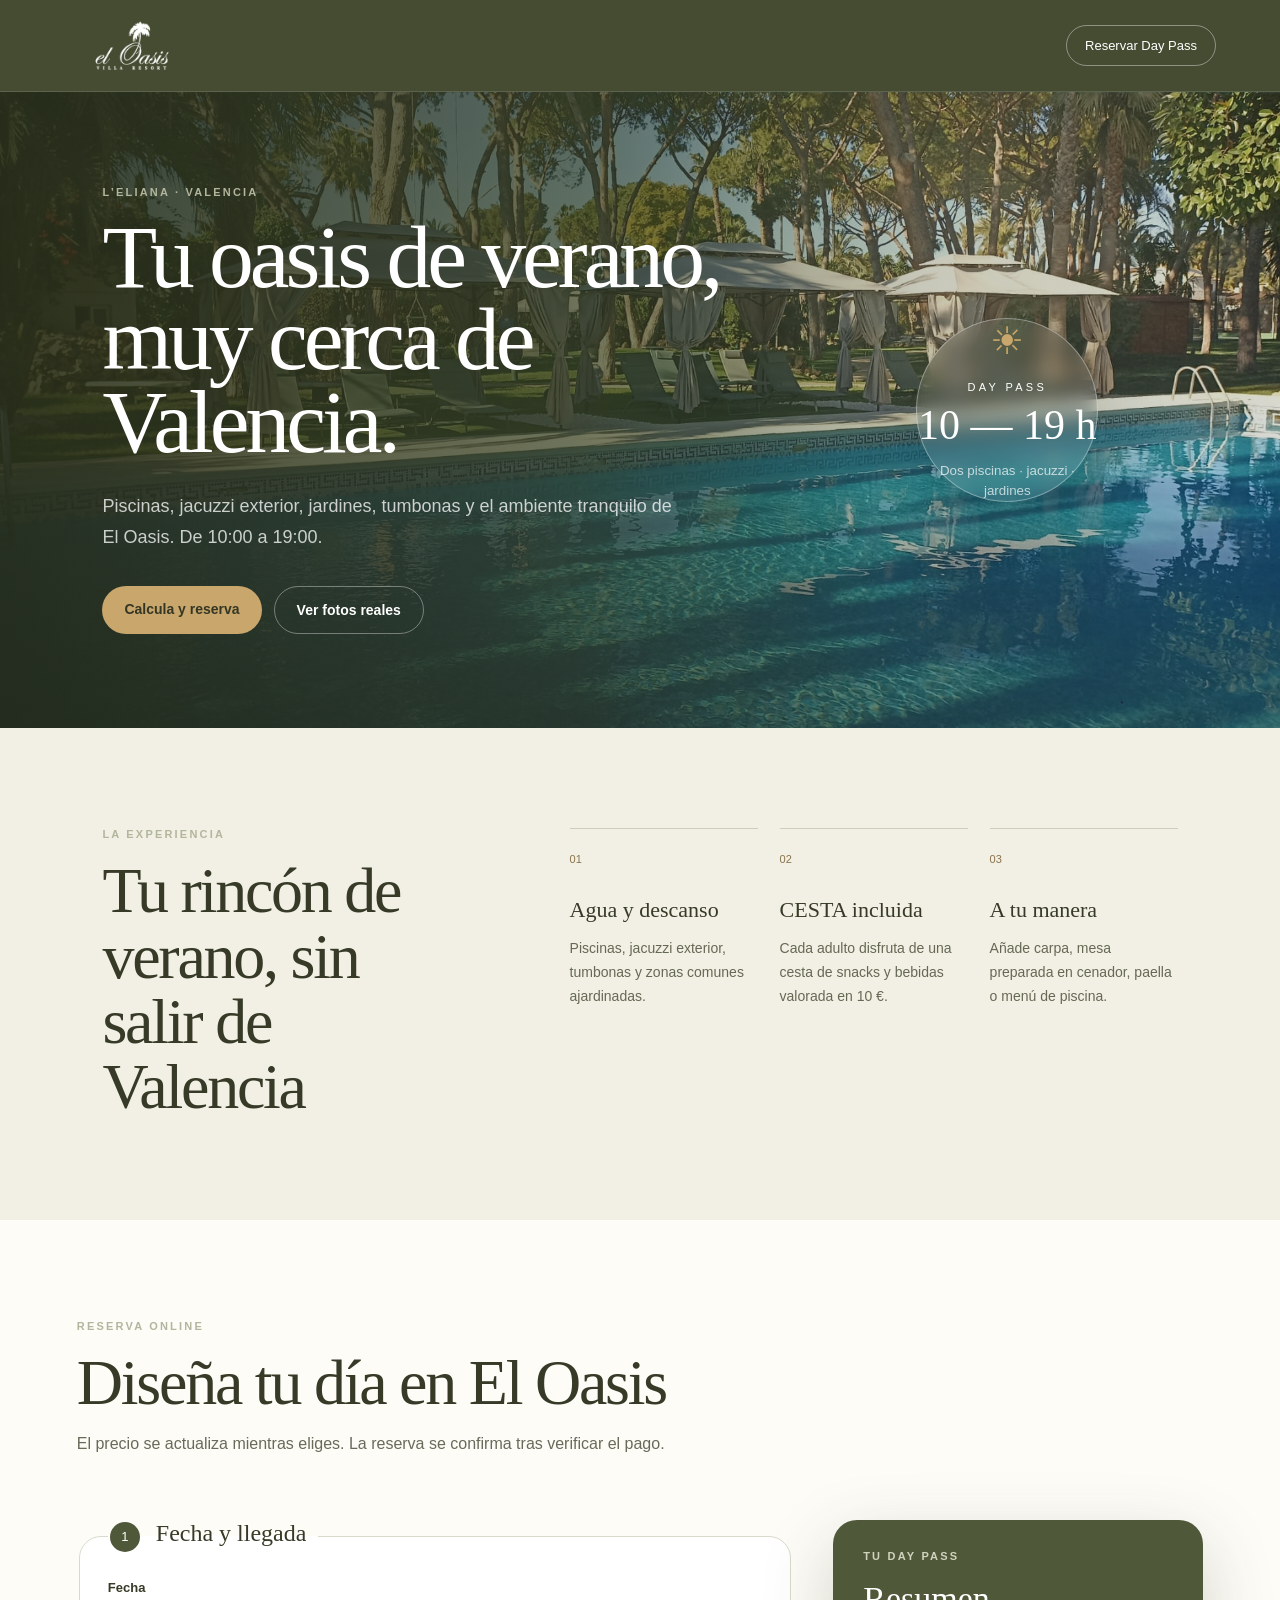
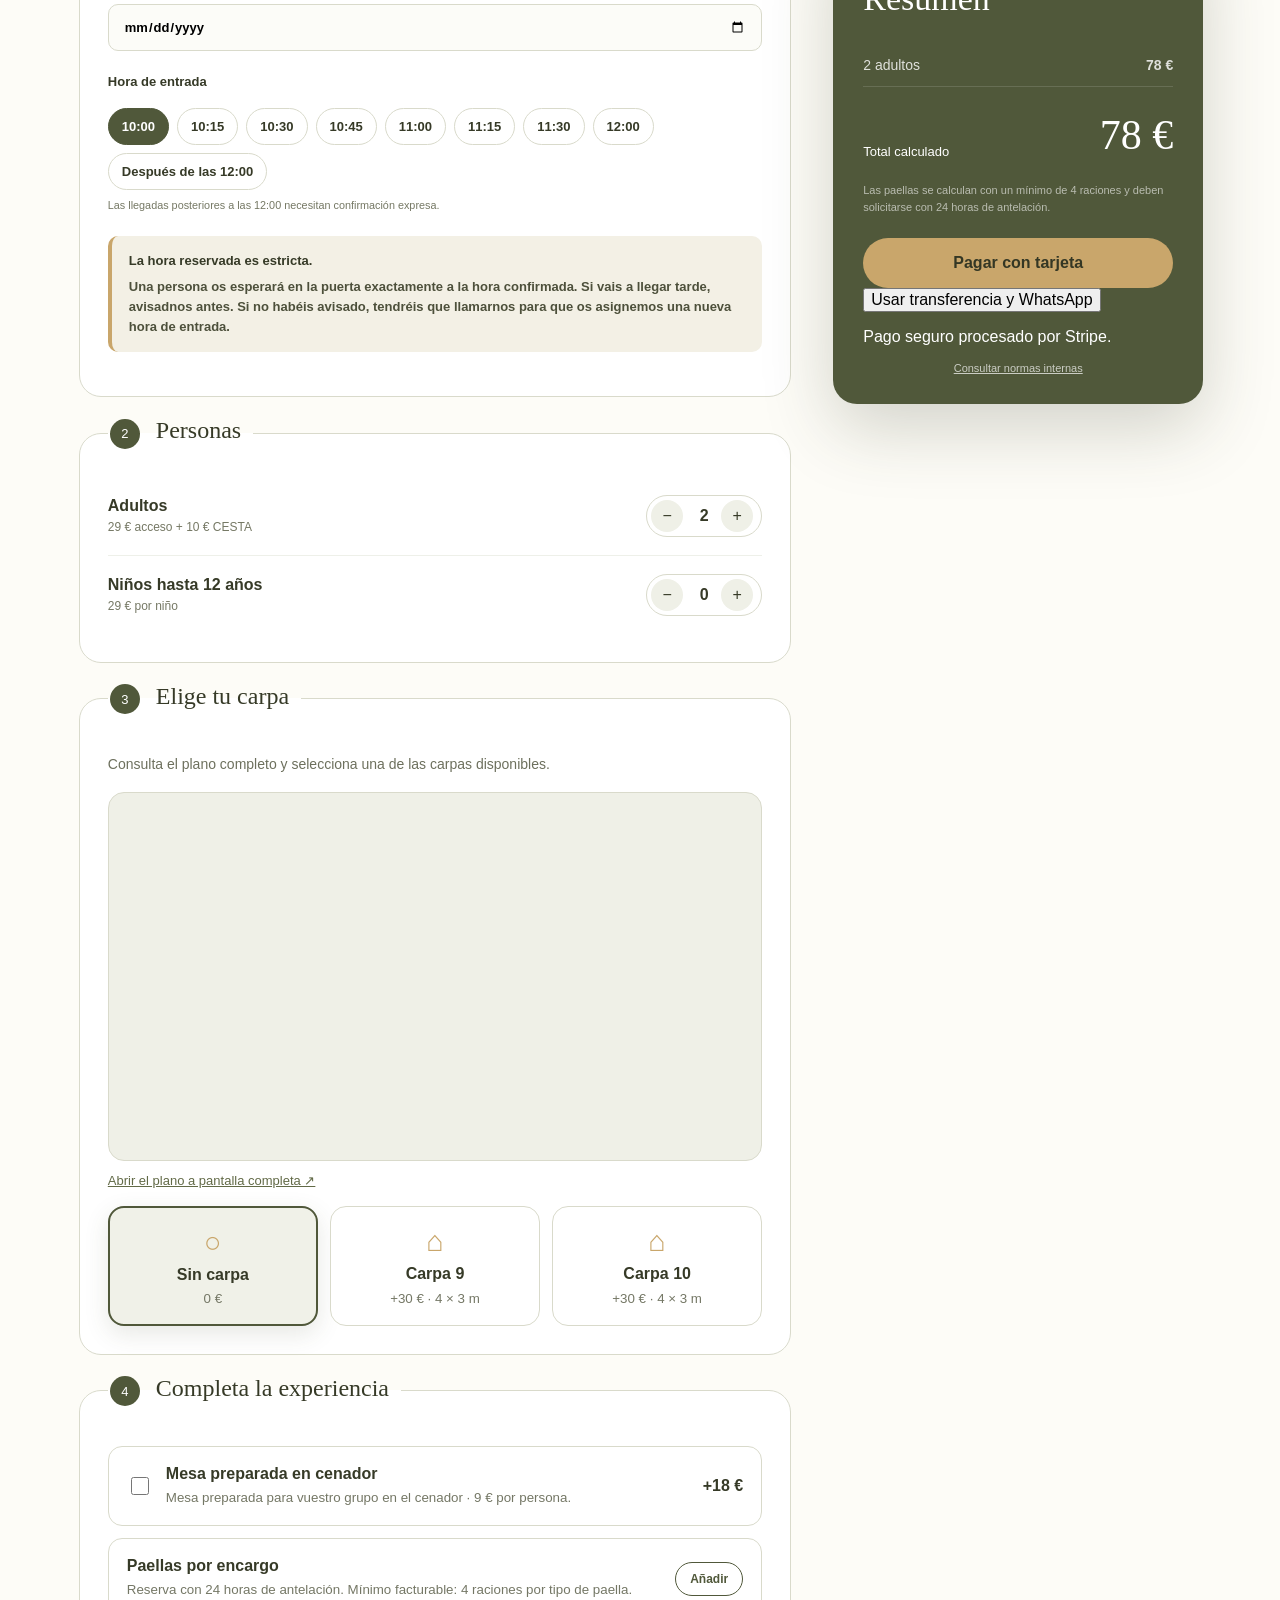
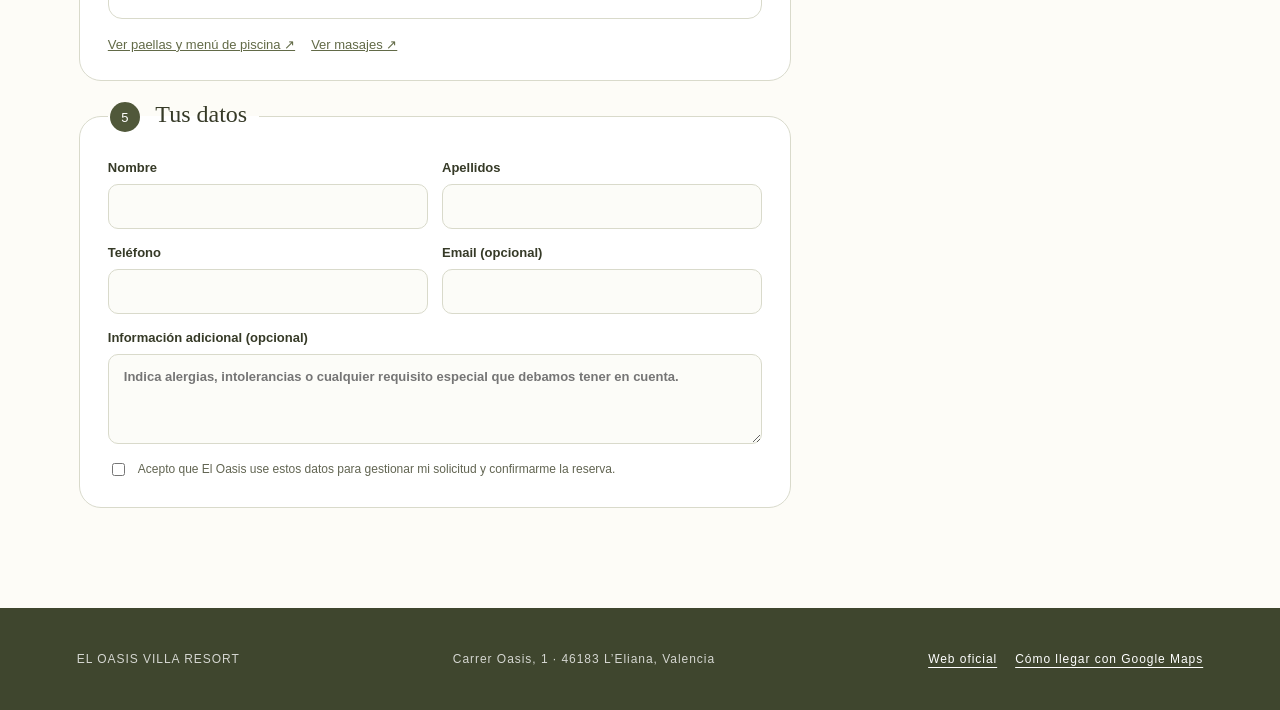
==== commit c45d4a71: "Completar interfaz de pago Stripe Live" ====
--- a/daypass/index.html
+++ b/daypass/index.html
@@ -1,210 +1,221 @@
-<!doctype html>
-<html lang="es">
-<head>
-  <meta charset="utf-8">
-  <meta name="viewport" content="width=device-width,initial-scale=1">
-  <meta name="theme-color" content="#454c32">
-  <meta name="description" content="Reserva tu Day Pass en El Oasis Villa Resort, L'Eliana, Valencia.">
-  <title>El Oasis Day Pass</title>
-  <link rel="stylesheet" href="./styles.css">
-</head>
-<body>
-  <main>
-    <header class="topbar">
-      <a class="brand" href="#inicio" aria-label="El Oasis Day Pass">
-        <img src="./oasis-logo.jpg" alt="El Oasis Villa Resort">
-      </a>
-      <a class="header-cta" href="#reservar">Reservar Day Pass</a>
-    </header>
+<!doctype html>
+<html lang="es">
+<head>
+  <meta charset="utf-8">
+  <meta name="viewport" content="width=device-width,initial-scale=1">
+  <meta name="theme-color" content="#454c32">
+  <meta name="description" content="Reserva tu Day Pass en El Oasis Villa Resort, L'Eliana, Valencia.">
+  <title>El Oasis Day Pass</title>
+  <link rel="stylesheet" href="./styles.css">
+</head>
+<body>
+  <main>
+    <header class="topbar">
+      <a class="brand" href="#inicio" aria-label="El Oasis Day Pass">
+        <img src="./oasis-logo.jpg" alt="El Oasis Villa Resort">
+      </a>
+      <a class="header-cta" href="#reservar">Reservar Day Pass</a>
+    </header>
+
+    <section class="hero" id="inicio">
+      <div class="hero-glow"></div>
+      <div class="hero-content">
+        <p class="eyebrow">L’Eliana · Valencia</p>
+        <h1>Tu oasis de verano, muy cerca de Valencia.</h1>
+        <p class="hero-copy">Piscinas, jacuzzi exterior, jardines, tumbonas y el ambiente tranquilo de El Oasis. De 10:00 a 19:00.</p>
+        <div class="hero-actions">
+          <a class="button button-primary" href="#reservar">Calcula y reserva</a>
+          <a class="button button-ghost" href="https://photos.app.goo.gl/51DEqzsyEASvLiyE8" target="_blank" rel="noreferrer">Ver fotos reales</a>
+        </div>
+      </div>
+      <div class="hero-card">
+        <span class="sun">☀</span>
+        <p>DAY PASS</p>
+        <strong>10 — 19 h</strong>
+        <small>Dos piscinas · jacuzzi · jardines</small>
+      </div>
+    </section>
+
+    <section class="experience">
+      <div>
+        <p class="eyebrow">La experiencia</p>
+        <h2>Tu rincón de verano, sin salir de Valencia</h2>
+      </div>
+      <div class="features">
+        <article><span>01</span><h3>Agua y descanso</h3><p>Piscinas, jacuzzi exterior, tumbonas y zonas comunes ajardinadas.</p></article>
+        <article><span>02</span><h3>CESTA incluida</h3><p>Cada adulto disfruta de una cesta de snacks y bebidas valorada en 10 €.</p></article>
+        <article><span>03</span><h3>A tu manera</h3><p>Añade carpa, mesa preparada en cenador, paella o menú de piscina.</p></article>
+      </div>
+    </section>
+
+    <section class="booking-section" id="reservar">
+      <div class="booking-heading">
+        <p class="eyebrow">Reserva online</p>
+        <h2>Diseña tu día en El Oasis</h2>
+        <p>El precio se actualiza mientras eliges. La reserva se confirma tras verificar el pago.</p>
+      </div>
+
+      <form class="booking-grid" id="booking-form">
+        <div class="builder">
+          <fieldset>
+            <legend><b>1</b> Fecha y llegada</legend>
+            <label class="field">Fecha
+              <input id="date" name="date" type="date" required>
+            </label>
+            <div class="field">
+              <span>Hora de entrada</span>
+              <div class="slot-grid" id="entry-slots">
+                <button type="button" class="slot selected" data-entry="10:00">10:00</button>
+                <button type="button" class="slot" data-entry="10:15">10:15</button>
+                <button type="button" class="slot" data-entry="10:30">10:30</button>
+                <button type="button" class="slot" data-entry="10:45">10:45</button>
+                <button type="button" class="slot" data-entry="11:00">11:00</button>
+                <button type="button" class="slot" data-entry="11:15">11:15</button>
+                <button type="button" class="slot" data-entry="11:30">11:30</button>
+                <button type="button" class="slot" data-entry="12:00">12:00</button>
+                <button type="button" class="slot" data-entry="Después de las 12:00">Después de las 12:00</button>
+              </div>
+              <label class="late-time hidden" id="late-time-wrap">Hora solicitada
+                <input id="late-time" type="time" min="12:01">
+              </label>
+              <small>Las llegadas posteriores a las 12:00 necesitan confirmación expresa.</small>
+              <div class="time-notice"><strong>La hora reservada es estricta.</strong><span>Una persona os esperará en la puerta exactamente a la hora confirmada. Si vais a llegar tarde, avisadnos antes. Si no habéis avisado, tendréis que llamarnos para que os asignemos una nueva hora de entrada.</span></div>
+            </div>
+          </fieldset>
+
+          <fieldset>
+            <legend><b>2</b> Personas</legend>
+            <div class="counter-row">
+              <div><strong>Adultos</strong><span>29 € acceso + 10 € CESTA</span></div>
+              <div class="counter" data-counter="adults">
+                <button type="button" data-step="-1" aria-label="Restar un adulto">−</button>
+                <output id="adults-output">2</output>
+                <button type="button" data-step="1" aria-label="Añadir un adulto">+</button>
+              </div>
+            </div>
+            <div class="counter-row">
+              <div><strong>Niños hasta 12 años</strong><span>29 € por niño</span></div>
+              <div class="counter" data-counter="children">
+                <button type="button" data-step="-1" aria-label="Restar un niño">−</button>
+                <output id="children-output">0</output>
+                <button type="button" data-step="1" aria-label="Añadir un niño">+</button>
+              </div>
+            </div>
+          </fieldset>
+
+          <fieldset>
+            <legend><b>3</b> Elige tu carpa</legend>
+            <p class="fieldset-copy">Consulta el plano completo y selecciona una de las carpas disponibles.</p>
+            <div class="plan-wrap">
+              <iframe title="Plano oficial de carpas de El Oasis" src="https://drive.google.com/file/d/1PzJhLO-6b-y9HKopOb7KcFhBPaTkYToG/preview" loading="lazy"></iframe>
+            </div>
+            <a class="text-link" href="https://drive.google.com/file/d/1PzJhLO-6b-y9HKopOb7KcFhBPaTkYToG/view?usp=sharing" target="_blank" rel="noreferrer">Abrir el plano a pantalla completa ↗</a>
+            <div class="tent-picker" id="tent-picker" role="radiogroup" aria-label="Selección de carpa">
+              <button type="button" role="radio" aria-checked="true" class="tent selected" data-tent="none"><span class="tent-shape">○</span><strong>Sin carpa</strong><small>0 €</small></button>
+              <button type="button" role="radio" aria-checked="false" class="tent" data-tent="C9"><span class="tent-shape">⌂</span><strong>Carpa 9</strong><small>+30 € · 4 × 3 m</small></button>
+              <button type="button" role="radio" aria-checked="false" class="tent" data-tent="C10"><span class="tent-shape">⌂</span><strong>Carpa 10</strong><small>+30 € · 4 × 3 m</small></button>
+            </div>
+          </fieldset>
+
+          <fieldset>
+            <legend><b>4</b> Completa la experiencia</legend>
+            <label class="option" id="gazebo-option">
+              <input id="gazebo" type="checkbox">
+              <span><strong>Mesa preparada en cenador</strong><small>Mesa preparada para vuestro grupo en el cenador · 9 € por persona.</small></span>
+              <b id="gazebo-price">+18 €</b>
+            </label>
+
+            <div class="paella-builder" id="paella-builder">
+              <div class="paella-heading">
+                <div><strong>Paellas por encargo</strong><small>Reserva con 24 horas de antelación. Mínimo facturable: 4 raciones por tipo de paella.</small></div>
+                <button type="button" class="paella-toggle" id="paella-toggle">Añadir</button>
+              </div>
+              <div class="paella-details hidden" id="paella-details">
+                <div class="paella-options" id="paella-options" role="radiogroup" aria-label="Tipo de paella">
+                  <button type="button" role="radio" aria-checked="true" class="paella-choice selected" data-paella="valenciana"><span>Paella Valenciana con pollo y conejo</span><b>17 € / ración</b><small>4 personas: 68 €</small></button>
+                  <button type="button" role="radio" aria-checked="false" class="paella-choice" data-paella="marisco"><span>Paella de marisco</span><b>20 € / ración</b><small>4 personas: 80 €</small></button>
+                  <button type="button" role="radio" aria-checked="false" class="paella-choice" data-paella="verduras"><span>Paella de verduras</span><b>17 € / ración</b><small>4 personas: 68 €</small></button>
+                  <button type="button" role="radio" aria-checked="false" class="paella-choice" data-paella="bogavante"><span>Paella de bogavante</span><b>24 € / ración</b><small>4 personas: 96 €</small></button>
+                </div>
+                <div class="paella-servings">
+                  <div><strong>Número de raciones</strong><small id="paella-minimum-note">Aunque sois 2, se aplica el mínimo de 4 raciones.</small></div>
+                  <div class="counter" data-counter="paellaServings">
+                    <button type="button" data-step="-1" aria-label="Restar una ración">−</button>
+                    <output id="paella-servings-output">4</output>
+                    <button type="button" data-step="1" aria-label="Añadir una ración">+</button>
+                  </div>
+                </div>
+              </div>
+            </div>
+            <div class="service-links">
+              <a href="https://bit.ly/3saX2jb" target="_blank" rel="noreferrer">Ver paellas y menú de piscina ↗</a>
+              <a href="https://bit.ly/OasisWellnessMasajes" target="_blank" rel="noreferrer">Ver masajes ↗</a>
+            </div>
+          </fieldset>
+
+          <fieldset>
+            <legend><b>5</b> Tus datos</legend>
+            <div class="two-cols">
+              <label class="field">Nombre<input id="first-name" name="firstName" autocomplete="given-name" required></label>
+              <label class="field">Apellidos<input id="last-name" name="lastName" autocomplete="family-name" required></label>
+            </div>
+            <div class="two-cols">
+              <label class="field">Teléfono<input id="phone" name="phone" type="tel" autocomplete="tel" required></label>
+              <label class="field">Email (opcional)<input id="email" name="email" type="email" autocomplete="email"></label>
+            </div>
+            <label class="field">Información adicional (opcional)
+              <textarea id="additional-info" name="additionalInfo" rows="4" placeholder="Indica alergias, intolerancias o cualquier requisito especial que debamos tener en cuenta."></textarea>
+            </label>
+            <label class="consent"><input type="checkbox" required><span>Acepto que El Oasis use estos datos para gestionar mi solicitud y confirmarme la reserva.</span></label>
+          </fieldset>
+        </div>
+
+        <aside class="summary">
+          <p class="eyebrow">Tu Day Pass</p>
+          <h3>Resumen</h3>
+          <div id="summary-rows"></div>
+          <div class="summary-total"><span>Total calculado</span><strong id="total-output">78 €</strong></div>
+          <p class="summary-note">Las paellas se calculan con un mínimo de 4 raciones y deben solicitarse con 24 horas de antelación.</p>
+          <button class="reserve-button" id="card-payment-button" type="submit">Pagar con tarjeta</button>
+          <button class="manual-transfer-button" id="manual-transfer-button" type="button">Usar transferencia y WhatsApp</button>
+          <p class="secure-payment-note">Pago seguro procesado por Stripe.</p>
+          <a class="rules" href="https://bit.ly/normasInternaDaypass" target="_blank" rel="noreferrer">Consultar normas internas</a>
+        </aside>
+      </form>
+
+      <p class="form-error hidden" id="form-error" role="alert"></p>
+
+      <section class="confirmation hidden" id="confirmation">
+        <span>✓</span>
+        <div>
+          <p class="eyebrow">Solicitud preparada</p>
+          <h2>Referencia <span id="reference-output"></span></h2>
+          <p>Tu plaza todavía no está confirmada. Realiza la transferencia y envía el justificante a El Oasis para que podamos verificarla.</p>
+          <div class="bank">
+            <p><b>Beneficiario</b> residencial el oasis sa</p>
+            <p><b>IBAN</b> ES66 0081 1301 2200 0113 8922</p>
+            <p><b>BIC/SWIFT</b> BSABESBB</p>
+            <p><b>Banco</b> Banco Sabadell</p>
+            <p><b>Importe</b> <span id="payment-total"></span></p>
+            <p><b>Concepto</b> <span id="payment-reference"></span></p>
+          </div>
+          <a class="whatsapp-button" id="whatsapp-link" href="#" target="_blank" rel="noreferrer">Enviar pedido completo por WhatsApp</a>
+          <p class="arrival-note"><strong>La hora reservada es estricta.</strong> Acceso por la puerta principal, en la rotonda del Lidl. Una persona os esperará exactamente a la hora confirmada. Si vais a llegar tarde, avisadnos antes. Si no habéis avisado, tendréis que llamarnos para que os asignemos una nueva hora de entrada.</p>
+        </div>
+      </section>
 
-    <section class="hero" id="inicio">
-      <div class="hero-glow"></div>
-      <div class="hero-content">
-        <p class="eyebrow">L’Eliana · Valencia</p>
-        <h1>Tu oasis de verano, muy cerca de Valencia.</h1>
-        <p class="hero-copy">Piscinas, jacuzzi exterior, jardines, tumbonas y el ambiente tranquilo de El Oasis. De 10:00 a 19:00.</p>
-        <div class="hero-actions">
-          <a class="button button-primary" href="#reservar">Calcula y reserva</a>
-          <a class="button button-ghost" href="https://photos.app.goo.gl/51DEqzsyEASvLiyE8" target="_blank" rel="noreferrer">Ver fotos reales</a>
-        </div>
-      </div>
-      <div class="hero-card">
-        <span class="sun">☀</span>
-        <p>DAY PASS</p>
-        <strong>10 — 19 h</strong>
-        <small>Dos piscinas · jacuzzi · jardines</small>
-      </div>
-    </section>
-
-    <section class="experience">
-      <div>
-        <p class="eyebrow">La experiencia</p>
-        <h2>Tu rincón de verano, sin salir de Valencia</h2>
-      </div>
-      <div class="features">
-        <article><span>01</span><h3>Agua y descanso</h3><p>Piscinas, jacuzzi exterior, tumbonas y zonas comunes ajardinadas.</p></article>
-        <article><span>02</span><h3>CESTA incluida</h3><p>Cada adulto disfruta de una cesta de snacks y bebidas valorada en 10 €.</p></article>
-        <article><span>03</span><h3>A tu manera</h3><p>Añade carpa, mesa preparada en cenador, paella o menú de piscina.</p></article>
-      </div>
-    </section>
-
-    <section class="booking-section" id="reservar">
-      <div class="booking-heading">
-        <p class="eyebrow">Reserva online</p>
-        <h2>Diseña tu día en El Oasis</h2>
-        <p>El precio se actualiza mientras eliges. La reserva se confirma tras verificar el pago.</p>
-      </div>
-
-      <form class="booking-grid" id="booking-form">
-        <div class="builder">
-          <fieldset>
-            <legend><b>1</b> Fecha y llegada</legend>
-            <label class="field">Fecha
-              <input id="date" name="date" type="date" required>
-            </label>
-            <div class="field">
-              <span>Hora de entrada</span>
-              <div class="slot-grid" id="entry-slots">
-                <button type="button" class="slot selected" data-entry="10:00">10:00</button>
-                <button type="button" class="slot" data-entry="10:15">10:15</button>
-                <button type="button" class="slot" data-entry="10:30">10:30</button>
-                <button type="button" class="slot" data-entry="10:45">10:45</button>
-                <button type="button" class="slot" data-entry="11:00">11:00</button>
-                <button type="button" class="slot" data-entry="11:15">11:15</button>
-                <button type="button" class="slot" data-entry="11:30">11:30</button>
-                <button type="button" class="slot" data-entry="12:00">12:00</button>
-                <button type="button" class="slot" data-entry="Después de las 12:00">Después de las 12:00</button>
-              </div>
-              <label class="late-time hidden" id="late-time-wrap">Hora solicitada
-                <input id="late-time" type="time" min="12:01">
-              </label>
-              <small>Las llegadas posteriores a las 12:00 necesitan confirmación expresa.</small>
-              <div class="time-notice"><strong>La hora reservada es estricta.</strong><span>Una persona os esperará en la puerta exactamente a la hora confirmada. Si vais a llegar tarde, avisadnos antes. Si no habéis avisado, tendréis que llamarnos para que os asignemos una nueva hora de entrada.</span></div>
-            </div>
-          </fieldset>
-
-          <fieldset>
-            <legend><b>2</b> Personas</legend>
-            <div class="counter-row">
-              <div><strong>Adultos</strong><span>29 € acceso + 10 € CESTA</span></div>
-              <div class="counter" data-counter="adults">
-                <button type="button" data-step="-1" aria-label="Restar un adulto">−</button>
-                <output id="adults-output">2</output>
-                <button type="button" data-step="1" aria-label="Añadir un adulto">+</button>
-              </div>
-            </div>
-            <div class="counter-row">
-              <div><strong>Niños hasta 12 años</strong><span>29 € por niño</span></div>
-              <div class="counter" data-counter="children">
-                <button type="button" data-step="-1" aria-label="Restar un niño">−</button>
-                <output id="children-output">0</output>
-                <button type="button" data-step="1" aria-label="Añadir un niño">+</button>
-              </div>
-            </div>
-          </fieldset>
-
-          <fieldset>
-            <legend><b>3</b> Elige tu carpa</legend>
-            <p class="fieldset-copy">Consulta el plano completo y selecciona una de las carpas disponibles.</p>
-            <div class="plan-wrap">
-              <iframe title="Plano oficial de carpas de El Oasis" src="https://drive.google.com/file/d/1PzJhLO-6b-y9HKopOb7KcFhBPaTkYToG/preview" loading="lazy"></iframe>
-            </div>
-            <a class="text-link" href="https://drive.google.com/file/d/1PzJhLO-6b-y9HKopOb7KcFhBPaTkYToG/view?usp=sharing" target="_blank" rel="noreferrer">Abrir el plano a pantalla completa ↗</a>
-            <div class="tent-picker" id="tent-picker" role="radiogroup" aria-label="Selección de carpa">
-              <button type="button" role="radio" aria-checked="true" class="tent selected" data-tent="none"><span class="tent-shape">○</span><strong>Sin carpa</strong><small>0 €</small></button>
-              <button type="button" role="radio" aria-checked="false" class="tent" data-tent="C9"><span class="tent-shape">⌂</span><strong>Carpa 9</strong><small>+30 € · 4 × 3 m</small></button>
-              <button type="button" role="radio" aria-checked="false" class="tent" data-tent="C10"><span class="tent-shape">⌂</span><strong>Carpa 10</strong><small>+30 € · 4 × 3 m</small></button>
-            </div>
-          </fieldset>
-
-          <fieldset>
-            <legend><b>4</b> Completa la experiencia</legend>
-            <label class="option" id="gazebo-option">
-              <input id="gazebo" type="checkbox">
-              <span><strong>Mesa preparada en cenador</strong><small>Mesa preparada para vuestro grupo en el cenador · 9 € por persona.</small></span>
-              <b id="gazebo-price">+18 €</b>
-            </label>
-
-            <div class="paella-builder" id="paella-builder">
-              <div class="paella-heading">
-                <div><strong>Paellas por encargo</strong><small>Reserva con 24 horas de antelación. Mínimo facturable: 4 raciones por tipo de paella.</small></div>
-                <button type="button" class="paella-toggle" id="paella-toggle">Añadir</button>
-              </div>
-              <div class="paella-details hidden" id="paella-details">
-                <div class="paella-options" id="paella-options" role="radiogroup" aria-label="Tipo de paella">
-                  <button type="button" role="radio" aria-checked="true" class="paella-choice selected" data-paella="valenciana"><span>Paella Valenciana con pollo y conejo</span><b>17 € / ración</b><small>4 personas: 68 €</small></button>
-                  <button type="button" role="radio" aria-checked="false" class="paella-choice" data-paella="marisco"><span>Paella de marisco</span><b>20 € / ración</b><small>4 personas: 80 €</small></button>
-                  <button type="button" role="radio" aria-checked="false" class="paella-choice" data-paella="verduras"><span>Paella de verduras</span><b>17 € / ración</b><small>4 personas: 68 €</small></button>
-                  <button type="button" role="radio" aria-checked="false" class="paella-choice" data-paella="bogavante"><span>Paella de bogavante</span><b>24 € / ración</b><small>4 personas: 96 €</small></button>
-                </div>
-                <div class="paella-servings">
-                  <div><strong>Número de raciones</strong><small id="paella-minimum-note">Aunque sois 2, se aplica el mínimo de 4 raciones.</small></div>
-                  <div class="counter" data-counter="paellaServings">
-                    <button type="button" data-step="-1" aria-label="Restar una ración">−</button>
-                    <output id="paella-servings-output">4</output>
-                    <button type="button" data-step="1" aria-label="Añadir una ración">+</button>
-                  </div>
-                </div>
-              </div>
-            </div>
-            <div class="service-links">
-              <a href="https://bit.ly/3saX2jb" target="_blank" rel="noreferrer">Ver paellas y menú de piscina ↗</a>
-              <a href="https://bit.ly/OasisWellnessMasajes" target="_blank" rel="noreferrer">Ver masajes ↗</a>
-            </div>
-          </fieldset>
-
-          <fieldset>
-            <legend><b>5</b> Tus datos</legend>
-            <div class="two-cols">
-              <label class="field">Nombre<input id="first-name" name="firstName" autocomplete="given-name" required></label>
-              <label class="field">Apellidos<input id="last-name" name="lastName" autocomplete="family-name" required></label>
-            </div>
-            <div class="two-cols">
-              <label class="field">Teléfono<input id="phone" name="phone" type="tel" autocomplete="tel" required></label>
-              <label class="field">Email (opcional)<input id="email" name="email" type="email" autocomplete="email"></label>
-            </div>
-            <label class="field">Información adicional (opcional)
-              <textarea id="additional-info" name="additionalInfo" rows="4" placeholder="Indica alergias, intolerancias o cualquier requisito especial que debamos tener en cuenta."></textarea>
-            </label>
-            <label class="consent"><input type="checkbox" required><span>Acepto que El Oasis use estos datos para gestionar mi solicitud y confirmarme la reserva.</span></label>
-          </fieldset>
-        </div>
-
-        <aside class="summary">
-          <p class="eyebrow">Tu Day Pass</p>
-          <h3>Resumen</h3>
-          <div id="summary-rows"></div>
-          <div class="summary-total"><span>Total calculado</span><strong id="total-output">78 €</strong></div>
-          <p class="summary-note">Las paellas se calculan con un mínimo de 4 raciones y deben solicitarse con 24 horas de antelación.</p>
-          <button class="reserve-button" type="submit">Registrar y enviar por WhatsApp</button>
-          <a class="rules" href="https://bit.ly/normasInternaDaypass" target="_blank" rel="noreferrer">Consultar normas internas</a>
-        </aside>
-      </form>
-
-      <p class="form-error hidden" id="form-error" role="alert"></p>
-
-      <section class="confirmation hidden" id="confirmation">
+      <section class="confirmation hidden" id="payment-confirmation" role="status">
         <span>✓</span>
         <div>
-          <p class="eyebrow">Solicitud preparada</p>
-          <h2>Referencia <span id="reference-output"></span></h2>
-          <p>Tu plaza todavía no está confirmada. Realiza la transferencia y envía el justificante a El Oasis para que podamos verificarla.</p>
-          <div class="bank">
-            <p><b>Beneficiario</b> residencial el oasis sa</p>
-            <p><b>IBAN</b> ES66 0081 1301 2200 0113 8922</p>
-            <p><b>BIC/SWIFT</b> BSABESBB</p>
-            <p><b>Banco</b> Banco Sabadell</p>
-            <p><b>Importe</b> <span id="payment-total"></span></p>
-            <p><b>Concepto</b> <span id="payment-reference"></span></p>
-          </div>
-          <a class="whatsapp-button" id="whatsapp-link" href="#" target="_blank" rel="noreferrer">Enviar pedido completo por WhatsApp</a>
-          <p class="arrival-note"><strong>La hora reservada es estricta.</strong> Acceso por la puerta principal, en la rotonda del Lidl. Una persona os esperará exactamente a la hora confirmada. Si vais a llegar tarde, avisadnos antes. Si no habéis avisado, tendréis que llamarnos para que os asignemos una nueva hora de entrada.</p>
+          <p class="eyebrow">Pago confirmado</p>
+          <h2>Tu reserva está pagada y confirmada.</h2>
+          <p>Referencia <strong id="paid-reference-output"></strong>. Stripe ha confirmado el pago con tarjeta y El Oasis ha registrado el importe recibido.</p>
         </div>
       </section>
-    </section>
-
-    <footer><span>EL OASIS VILLA RESORT</span><p>Carrer Oasis, 1 · 46183 L’Eliana, Valencia</p><div class="footer-links"><a href="https://www.el-oasis.com/" target="_blank" rel="noreferrer">Web oficial</a><a href="https://www.google.com/maps/dir/?api=1&destination=Carrer+Oasis+1%2C+46183+L%27Eliana%2C+Valencia" target="_blank" rel="noreferrer">Cómo llegar con Google Maps</a></div></footer>
-  </main>
-  <script src="./app.js"></script>
-</body>
-</html>
+    </section>
+
+    <footer><span>EL OASIS VILLA RESORT</span><p>Carrer Oasis, 1 · 46183 L’Eliana, Valencia</p><div class="footer-links"><a href="https://www.el-oasis.com/" target="_blank" rel="noreferrer">Web oficial</a><a href="https://www.google.com/maps/dir/?api=1&destination=Carrer+Oasis+1%2C+46183+L%27Eliana%2C+Valencia" target="_blank" rel="noreferrer">Cómo llegar con Google Maps</a></div></footer>
+  </main>
+  <script src="./app.js"></script>
+</body>
+</html>
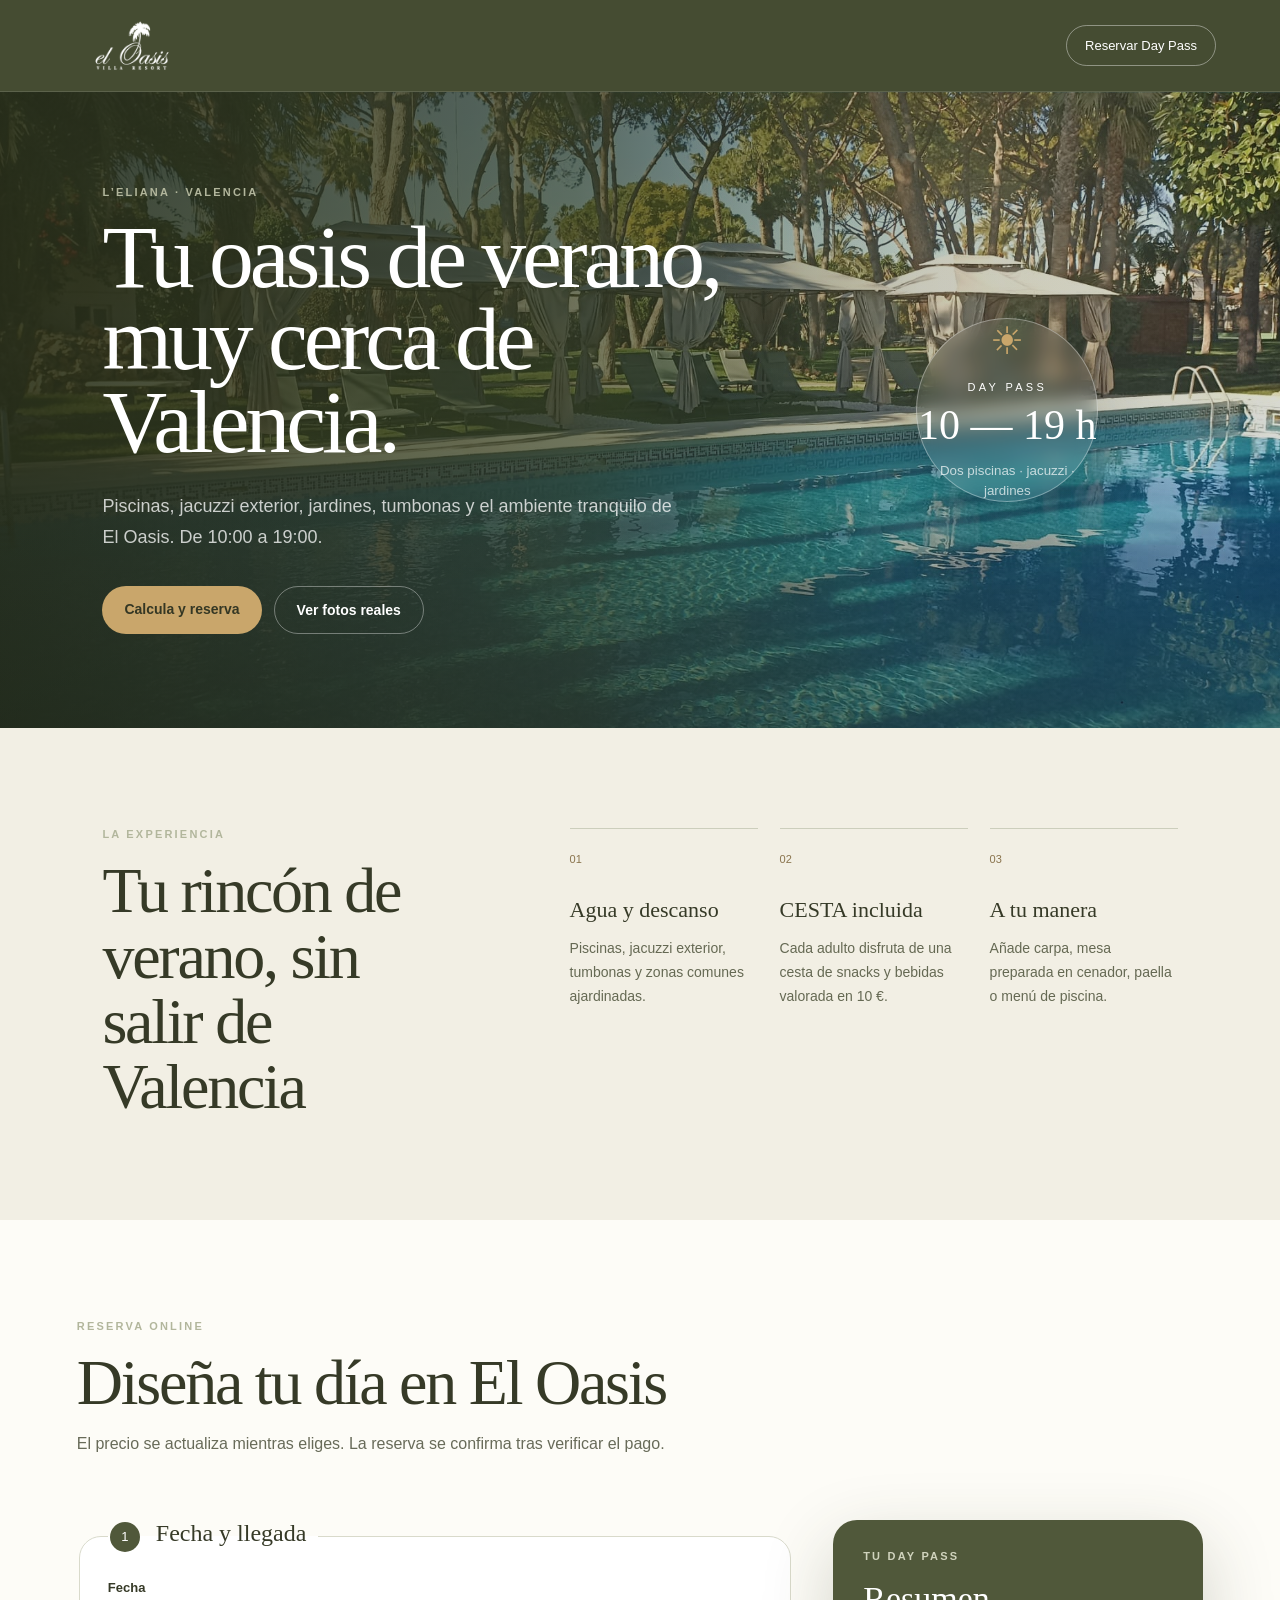
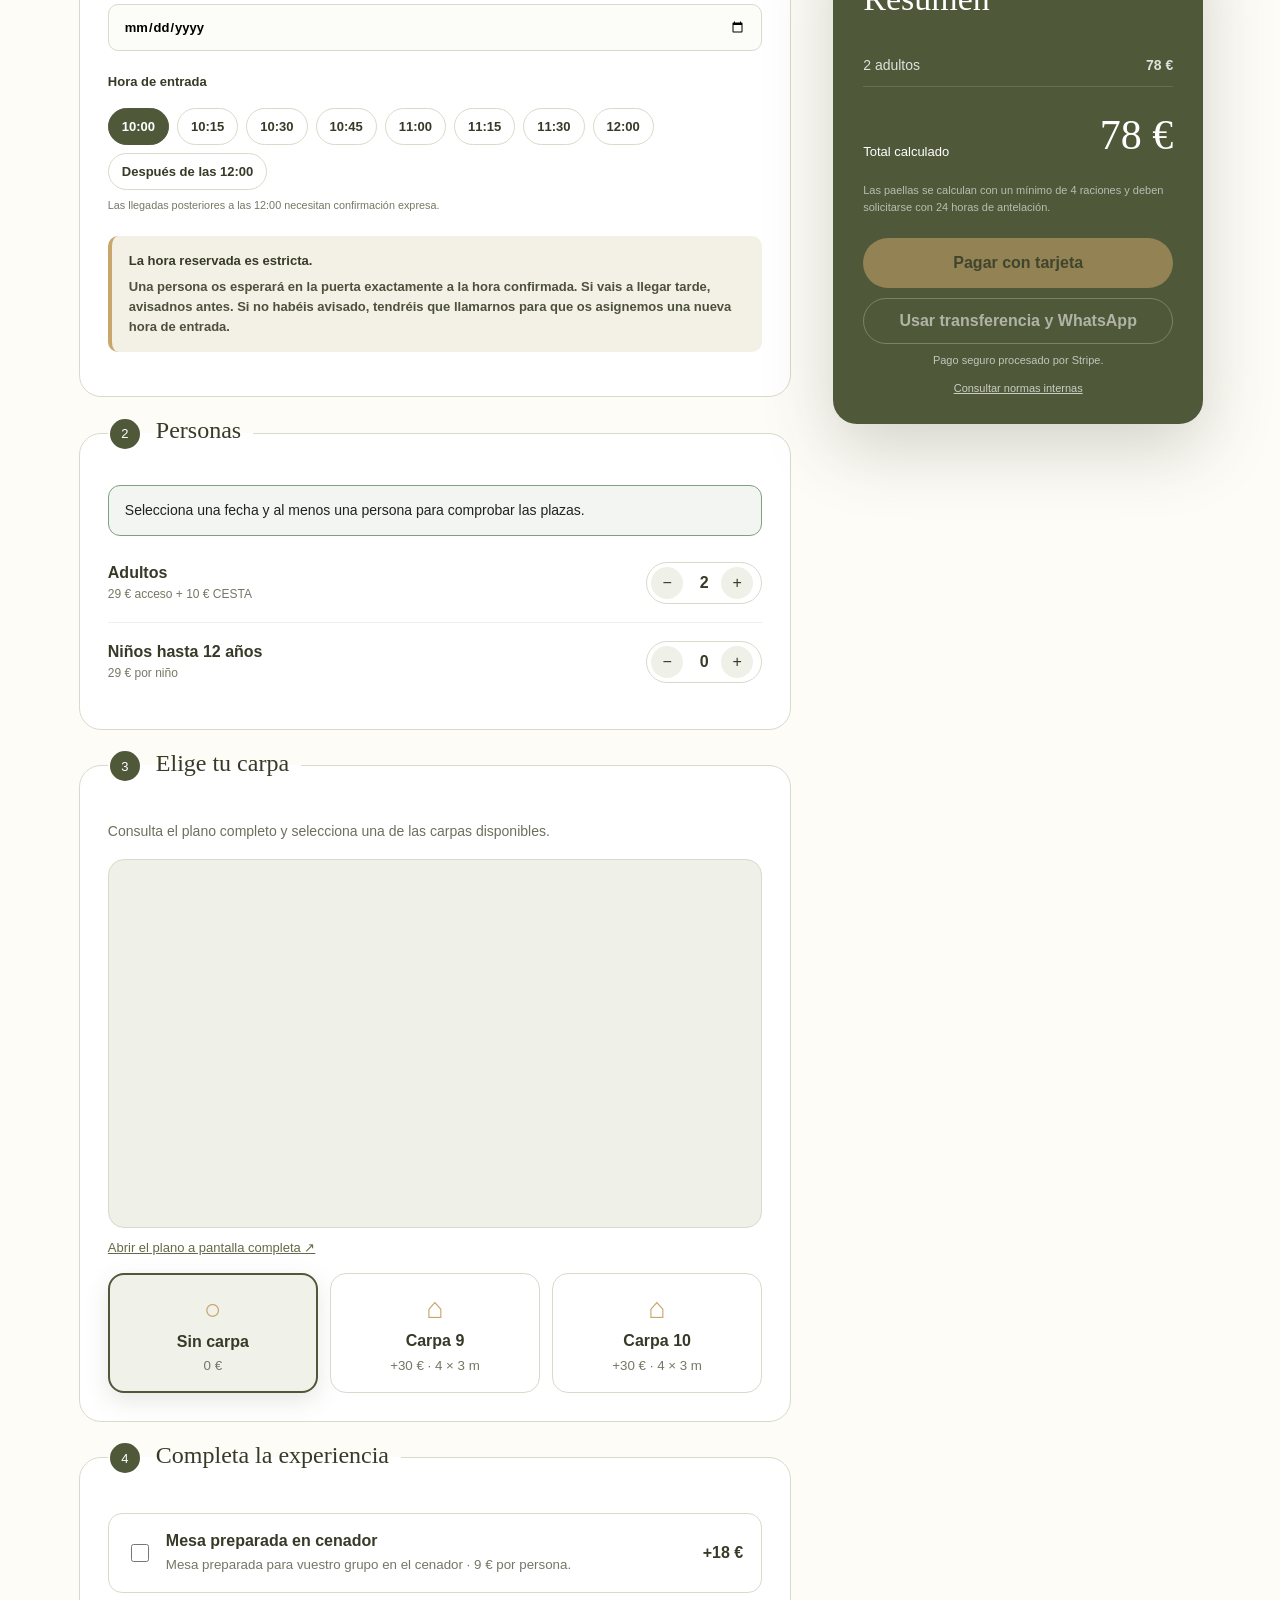
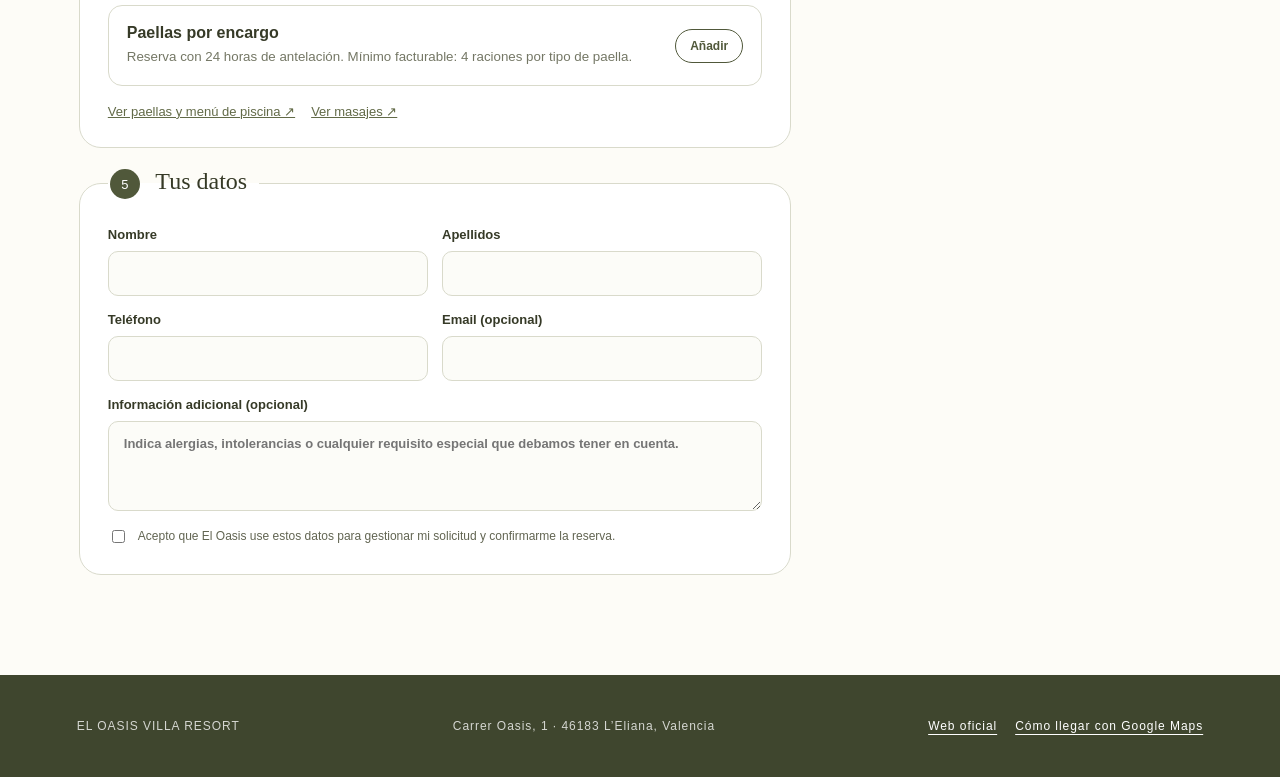
==== commit 8a9ba39a: "Comprobar disponibilidad Day Pass con lectura autoritativa antes del pedido" ====
--- a/daypass/index.html
+++ b/daypass/index.html
@@ -1,221 +1,225 @@
-<!doctype html>
-<html lang="es">
-<head>
-  <meta charset="utf-8">
-  <meta name="viewport" content="width=device-width,initial-scale=1">
-  <meta name="theme-color" content="#454c32">
-  <meta name="description" content="Reserva tu Day Pass en El Oasis Villa Resort, L'Eliana, Valencia.">
-  <title>El Oasis Day Pass</title>
-  <link rel="stylesheet" href="./styles.css">
-</head>
-<body>
-  <main>
-    <header class="topbar">
-      <a class="brand" href="#inicio" aria-label="El Oasis Day Pass">
-        <img src="./oasis-logo.jpg" alt="El Oasis Villa Resort">
-      </a>
-      <a class="header-cta" href="#reservar">Reservar Day Pass</a>
-    </header>
-
-    <section class="hero" id="inicio">
-      <div class="hero-glow"></div>
-      <div class="hero-content">
-        <p class="eyebrow">L’Eliana · Valencia</p>
-        <h1>Tu oasis de verano, muy cerca de Valencia.</h1>
-        <p class="hero-copy">Piscinas, jacuzzi exterior, jardines, tumbonas y el ambiente tranquilo de El Oasis. De 10:00 a 19:00.</p>
-        <div class="hero-actions">
-          <a class="button button-primary" href="#reservar">Calcula y reserva</a>
-          <a class="button button-ghost" href="https://photos.app.goo.gl/51DEqzsyEASvLiyE8" target="_blank" rel="noreferrer">Ver fotos reales</a>
-        </div>
-      </div>
-      <div class="hero-card">
-        <span class="sun">☀</span>
-        <p>DAY PASS</p>
-        <strong>10 — 19 h</strong>
-        <small>Dos piscinas · jacuzzi · jardines</small>
-      </div>
-    </section>
-
-    <section class="experience">
-      <div>
-        <p class="eyebrow">La experiencia</p>
-        <h2>Tu rincón de verano, sin salir de Valencia</h2>
-      </div>
-      <div class="features">
-        <article><span>01</span><h3>Agua y descanso</h3><p>Piscinas, jacuzzi exterior, tumbonas y zonas comunes ajardinadas.</p></article>
-        <article><span>02</span><h3>CESTA incluida</h3><p>Cada adulto disfruta de una cesta de snacks y bebidas valorada en 10 €.</p></article>
-        <article><span>03</span><h3>A tu manera</h3><p>Añade carpa, mesa preparada en cenador, paella o menú de piscina.</p></article>
-      </div>
-    </section>
-
-    <section class="booking-section" id="reservar">
-      <div class="booking-heading">
-        <p class="eyebrow">Reserva online</p>
-        <h2>Diseña tu día en El Oasis</h2>
-        <p>El precio se actualiza mientras eliges. La reserva se confirma tras verificar el pago.</p>
-      </div>
-
-      <form class="booking-grid" id="booking-form">
-        <div class="builder">
-          <fieldset>
-            <legend><b>1</b> Fecha y llegada</legend>
-            <label class="field">Fecha
-              <input id="date" name="date" type="date" required>
-            </label>
-            <div class="field">
-              <span>Hora de entrada</span>
-              <div class="slot-grid" id="entry-slots">
-                <button type="button" class="slot selected" data-entry="10:00">10:00</button>
-                <button type="button" class="slot" data-entry="10:15">10:15</button>
-                <button type="button" class="slot" data-entry="10:30">10:30</button>
-                <button type="button" class="slot" data-entry="10:45">10:45</button>
-                <button type="button" class="slot" data-entry="11:00">11:00</button>
-                <button type="button" class="slot" data-entry="11:15">11:15</button>
-                <button type="button" class="slot" data-entry="11:30">11:30</button>
-                <button type="button" class="slot" data-entry="12:00">12:00</button>
-                <button type="button" class="slot" data-entry="Después de las 12:00">Después de las 12:00</button>
-              </div>
-              <label class="late-time hidden" id="late-time-wrap">Hora solicitada
-                <input id="late-time" type="time" min="12:01">
-              </label>
-              <small>Las llegadas posteriores a las 12:00 necesitan confirmación expresa.</small>
-              <div class="time-notice"><strong>La hora reservada es estricta.</strong><span>Una persona os esperará en la puerta exactamente a la hora confirmada. Si vais a llegar tarde, avisadnos antes. Si no habéis avisado, tendréis que llamarnos para que os asignemos una nueva hora de entrada.</span></div>
-            </div>
-          </fieldset>
-
-          <fieldset>
-            <legend><b>2</b> Personas</legend>
-            <div class="counter-row">
-              <div><strong>Adultos</strong><span>29 € acceso + 10 € CESTA</span></div>
-              <div class="counter" data-counter="adults">
-                <button type="button" data-step="-1" aria-label="Restar un adulto">−</button>
-                <output id="adults-output">2</output>
-                <button type="button" data-step="1" aria-label="Añadir un adulto">+</button>
-              </div>
-            </div>
-            <div class="counter-row">
-              <div><strong>Niños hasta 12 años</strong><span>29 € por niño</span></div>
-              <div class="counter" data-counter="children">
-                <button type="button" data-step="-1" aria-label="Restar un niño">−</button>
-                <output id="children-output">0</output>
-                <button type="button" data-step="1" aria-label="Añadir un niño">+</button>
-              </div>
-            </div>
-          </fieldset>
-
-          <fieldset>
-            <legend><b>3</b> Elige tu carpa</legend>
-            <p class="fieldset-copy">Consulta el plano completo y selecciona una de las carpas disponibles.</p>
-            <div class="plan-wrap">
-              <iframe title="Plano oficial de carpas de El Oasis" src="https://drive.google.com/file/d/1PzJhLO-6b-y9HKopOb7KcFhBPaTkYToG/preview" loading="lazy"></iframe>
-            </div>
-            <a class="text-link" href="https://drive.google.com/file/d/1PzJhLO-6b-y9HKopOb7KcFhBPaTkYToG/view?usp=sharing" target="_blank" rel="noreferrer">Abrir el plano a pantalla completa ↗</a>
-            <div class="tent-picker" id="tent-picker" role="radiogroup" aria-label="Selección de carpa">
-              <button type="button" role="radio" aria-checked="true" class="tent selected" data-tent="none"><span class="tent-shape">○</span><strong>Sin carpa</strong><small>0 €</small></button>
-              <button type="button" role="radio" aria-checked="false" class="tent" data-tent="C9"><span class="tent-shape">⌂</span><strong>Carpa 9</strong><small>+30 € · 4 × 3 m</small></button>
-              <button type="button" role="radio" aria-checked="false" class="tent" data-tent="C10"><span class="tent-shape">⌂</span><strong>Carpa 10</strong><small>+30 € · 4 × 3 m</small></button>
-            </div>
-          </fieldset>
-
-          <fieldset>
-            <legend><b>4</b> Completa la experiencia</legend>
-            <label class="option" id="gazebo-option">
-              <input id="gazebo" type="checkbox">
-              <span><strong>Mesa preparada en cenador</strong><small>Mesa preparada para vuestro grupo en el cenador · 9 € por persona.</small></span>
-              <b id="gazebo-price">+18 €</b>
-            </label>
-
-            <div class="paella-builder" id="paella-builder">
-              <div class="paella-heading">
-                <div><strong>Paellas por encargo</strong><small>Reserva con 24 horas de antelación. Mínimo facturable: 4 raciones por tipo de paella.</small></div>
-                <button type="button" class="paella-toggle" id="paella-toggle">Añadir</button>
-              </div>
-              <div class="paella-details hidden" id="paella-details">
-                <div class="paella-options" id="paella-options" role="radiogroup" aria-label="Tipo de paella">
-                  <button type="button" role="radio" aria-checked="true" class="paella-choice selected" data-paella="valenciana"><span>Paella Valenciana con pollo y conejo</span><b>17 € / ración</b><small>4 personas: 68 €</small></button>
-                  <button type="button" role="radio" aria-checked="false" class="paella-choice" data-paella="marisco"><span>Paella de marisco</span><b>20 € / ración</b><small>4 personas: 80 €</small></button>
-                  <button type="button" role="radio" aria-checked="false" class="paella-choice" data-paella="verduras"><span>Paella de verduras</span><b>17 € / ración</b><small>4 personas: 68 €</small></button>
-                  <button type="button" role="radio" aria-checked="false" class="paella-choice" data-paella="bogavante"><span>Paella de bogavante</span><b>24 € / ración</b><small>4 personas: 96 €</small></button>
-                </div>
-                <div class="paella-servings">
-                  <div><strong>Número de raciones</strong><small id="paella-minimum-note">Aunque sois 2, se aplica el mínimo de 4 raciones.</small></div>
-                  <div class="counter" data-counter="paellaServings">
-                    <button type="button" data-step="-1" aria-label="Restar una ración">−</button>
-                    <output id="paella-servings-output">4</output>
-                    <button type="button" data-step="1" aria-label="Añadir una ración">+</button>
-                  </div>
-                </div>
-              </div>
-            </div>
-            <div class="service-links">
-              <a href="https://bit.ly/3saX2jb" target="_blank" rel="noreferrer">Ver paellas y menú de piscina ↗</a>
-              <a href="https://bit.ly/OasisWellnessMasajes" target="_blank" rel="noreferrer">Ver masajes ↗</a>
-            </div>
-          </fieldset>
-
-          <fieldset>
-            <legend><b>5</b> Tus datos</legend>
-            <div class="two-cols">
-              <label class="field">Nombre<input id="first-name" name="firstName" autocomplete="given-name" required></label>
-              <label class="field">Apellidos<input id="last-name" name="lastName" autocomplete="family-name" required></label>
-            </div>
-            <div class="two-cols">
-              <label class="field">Teléfono<input id="phone" name="phone" type="tel" autocomplete="tel" required></label>
-              <label class="field">Email (opcional)<input id="email" name="email" type="email" autocomplete="email"></label>
-            </div>
-            <label class="field">Información adicional (opcional)
-              <textarea id="additional-info" name="additionalInfo" rows="4" placeholder="Indica alergias, intolerancias o cualquier requisito especial que debamos tener en cuenta."></textarea>
-            </label>
-            <label class="consent"><input type="checkbox" required><span>Acepto que El Oasis use estos datos para gestionar mi solicitud y confirmarme la reserva.</span></label>
-          </fieldset>
-        </div>
-
-        <aside class="summary">
-          <p class="eyebrow">Tu Day Pass</p>
-          <h3>Resumen</h3>
-          <div id="summary-rows"></div>
-          <div class="summary-total"><span>Total calculado</span><strong id="total-output">78 €</strong></div>
-          <p class="summary-note">Las paellas se calculan con un mínimo de 4 raciones y deben solicitarse con 24 horas de antelación.</p>
-          <button class="reserve-button" id="card-payment-button" type="submit">Pagar con tarjeta</button>
-          <button class="manual-transfer-button" id="manual-transfer-button" type="button">Usar transferencia y WhatsApp</button>
+<!doctype html>
+<html lang="es">
+<head>
+  <meta charset="utf-8">
+  <meta name="viewport" content="width=device-width,initial-scale=1">
+  <meta name="theme-color" content="#454c32">
+  <meta name="description" content="Reserva tu Day Pass en El Oasis Villa Resort, L'Eliana, Valencia.">
+  <title>El Oasis Day Pass</title>
+  <link rel="stylesheet" href="./styles.css">
+</head>
+<body>
+  <main>
+    <header class="topbar">
+      <a class="brand" href="#inicio" aria-label="El Oasis Day Pass">
+        <img src="./oasis-logo.jpg" alt="El Oasis Villa Resort">
+      </a>
+      <a class="header-cta" href="#reservar">Reservar Day Pass</a>
+    </header>
+
+    <section class="hero" id="inicio">
+      <div class="hero-glow"></div>
+      <div class="hero-content">
+        <p class="eyebrow">L’Eliana · Valencia</p>
+        <h1>Tu oasis de verano, muy cerca de Valencia.</h1>
+        <p class="hero-copy">Piscinas, jacuzzi exterior, jardines, tumbonas y el ambiente tranquilo de El Oasis. De 10:00 a 19:00.</p>
+        <div class="hero-actions">
+          <a class="button button-primary" href="#reservar">Calcula y reserva</a>
+          <a class="button button-ghost" href="https://photos.app.goo.gl/51DEqzsyEASvLiyE8" target="_blank" rel="noreferrer">Ver fotos reales</a>
+        </div>
+      </div>
+      <div class="hero-card">
+        <span class="sun">☀</span>
+        <p>DAY PASS</p>
+        <strong>10 — 19 h</strong>
+        <small>Dos piscinas · jacuzzi · jardines</small>
+      </div>
+    </section>
+
+    <section class="experience">
+      <div>
+        <p class="eyebrow">La experiencia</p>
+        <h2>Tu rincón de verano, sin salir de Valencia</h2>
+      </div>
+      <div class="features">
+        <article><span>01</span><h3>Agua y descanso</h3><p>Piscinas, jacuzzi exterior, tumbonas y zonas comunes ajardinadas.</p></article>
+        <article><span>02</span><h3>CESTA incluida</h3><p>Cada adulto disfruta de una cesta de snacks y bebidas valorada en 10 €.</p></article>
+        <article><span>03</span><h3>A tu manera</h3><p>Añade carpa, mesa preparada en cenador, paella o menú de piscina.</p></article>
+      </div>
+    </section>
+
+    <section class="booking-section" id="reservar">
+      <div class="booking-heading">
+        <p class="eyebrow">Reserva online</p>
+        <h2>Diseña tu día en El Oasis</h2>
+        <p>El precio se actualiza mientras eliges. La reserva se confirma tras verificar el pago.</p>
+      </div>
+
+      <form class="booking-grid" id="booking-form">
+        <div class="builder">
+          <fieldset>
+            <legend><b>1</b> Fecha y llegada</legend>
+            <label class="field">Fecha
+              <input id="date" name="date" type="date" required>
+            </label>
+            <div class="field">
+              <span>Hora de entrada</span>
+              <div class="slot-grid" id="entry-slots">
+                <button type="button" class="slot selected" data-entry="10:00">10:00</button>
+                <button type="button" class="slot" data-entry="10:15">10:15</button>
+                <button type="button" class="slot" data-entry="10:30">10:30</button>
+                <button type="button" class="slot" data-entry="10:45">10:45</button>
+                <button type="button" class="slot" data-entry="11:00">11:00</button>
+                <button type="button" class="slot" data-entry="11:15">11:15</button>
+                <button type="button" class="slot" data-entry="11:30">11:30</button>
+                <button type="button" class="slot" data-entry="12:00">12:00</button>
+                <button type="button" class="slot" data-entry="Después de las 12:00">Después de las 12:00</button>
+              </div>
+              <label class="late-time hidden" id="late-time-wrap">Hora solicitada
+                <input id="late-time" type="time" min="12:01">
+              </label>
+              <small>Las llegadas posteriores a las 12:00 necesitan confirmación expresa.</small>
+              <div class="time-notice"><strong>La hora reservada es estricta.</strong><span>Una persona os esperará en la puerta exactamente a la hora confirmada. Si vais a llegar tarde, avisadnos antes. Si no habéis avisado, tendréis que llamarnos para que os asignemos una nueva hora de entrada.</span></div>
+            </div>
+          </fieldset>
+
+          <fieldset>
+            <legend><b>2</b> Personas</legend>
+            <div class="availability-panel" aria-live="polite" aria-atomic="true">
+              <p id="availability-status" role="status" data-state="unknown">Selecciona una fecha y al menos una persona para comprobar las plazas.</p>
+              <button id="availability-retry" class="availability-retry hidden" type="button">Volver a comprobar plazas</button>
+            </div>
+            <div class="counter-row">
+              <div><strong>Adultos</strong><span>29 € acceso + 10 € CESTA</span></div>
+              <div class="counter" data-counter="adults">
+                <button type="button" data-step="-1" aria-label="Restar un adulto">−</button>
+                <output id="adults-output">2</output>
+                <button type="button" data-step="1" aria-label="Añadir un adulto">+</button>
+              </div>
+            </div>
+            <div class="counter-row">
+              <div><strong>Niños hasta 12 años</strong><span>29 € por niño</span></div>
+              <div class="counter" data-counter="children">
+                <button type="button" data-step="-1" aria-label="Restar un niño">−</button>
+                <output id="children-output">0</output>
+                <button type="button" data-step="1" aria-label="Añadir un niño">+</button>
+              </div>
+            </div>
+          </fieldset>
+
+          <fieldset>
+            <legend><b>3</b> Elige tu carpa</legend>
+            <p class="fieldset-copy">Consulta el plano completo y selecciona una de las carpas disponibles.</p>
+            <div class="plan-wrap">
+              <iframe title="Plano oficial de carpas de El Oasis" src="https://drive.google.com/file/d/1PzJhLO-6b-y9HKopOb7KcFhBPaTkYToG/preview" loading="lazy"></iframe>
+            </div>
+            <a class="text-link" href="https://drive.google.com/file/d/1PzJhLO-6b-y9HKopOb7KcFhBPaTkYToG/view?usp=sharing" target="_blank" rel="noreferrer">Abrir el plano a pantalla completa ↗</a>
+            <div class="tent-picker" id="tent-picker" role="radiogroup" aria-label="Selección de carpa">
+              <button type="button" role="radio" aria-checked="true" class="tent selected" data-tent="none"><span class="tent-shape">○</span><strong>Sin carpa</strong><small>0 €</small></button>
+              <button type="button" role="radio" aria-checked="false" class="tent" data-tent="C9"><span class="tent-shape">⌂</span><strong>Carpa 9</strong><small>+30 € · 4 × 3 m</small></button>
+              <button type="button" role="radio" aria-checked="false" class="tent" data-tent="C10"><span class="tent-shape">⌂</span><strong>Carpa 10</strong><small>+30 € · 4 × 3 m</small></button>
+            </div>
+          </fieldset>
+
+          <fieldset>
+            <legend><b>4</b> Completa la experiencia</legend>
+            <label class="option" id="gazebo-option">
+              <input id="gazebo" type="checkbox">
+              <span><strong>Mesa preparada en cenador</strong><small>Mesa preparada para vuestro grupo en el cenador · 9 € por persona.</small></span>
+              <b id="gazebo-price">+18 €</b>
+            </label>
+
+            <div class="paella-builder" id="paella-builder">
+              <div class="paella-heading">
+                <div><strong>Paellas por encargo</strong><small>Reserva con 24 horas de antelación. Mínimo facturable: 4 raciones por tipo de paella.</small></div>
+                <button type="button" class="paella-toggle" id="paella-toggle">Añadir</button>
+              </div>
+              <div class="paella-details hidden" id="paella-details">
+                <div class="paella-options" id="paella-options" role="radiogroup" aria-label="Tipo de paella">
+                  <button type="button" role="radio" aria-checked="true" class="paella-choice selected" data-paella="valenciana"><span>Paella Valenciana con pollo y conejo</span><b>17 € / ración</b><small>4 personas: 68 €</small></button>
+                  <button type="button" role="radio" aria-checked="false" class="paella-choice" data-paella="marisco"><span>Paella de marisco</span><b>20 € / ración</b><small>4 personas: 80 €</small></button>
+                  <button type="button" role="radio" aria-checked="false" class="paella-choice" data-paella="verduras"><span>Paella de verduras</span><b>17 € / ración</b><small>4 personas: 68 €</small></button>
+                  <button type="button" role="radio" aria-checked="false" class="paella-choice" data-paella="bogavante"><span>Paella de bogavante</span><b>24 € / ración</b><small>4 personas: 96 €</small></button>
+                </div>
+                <div class="paella-servings">
+                  <div><strong>Número de raciones</strong><small id="paella-minimum-note">Aunque sois 2, se aplica el mínimo de 4 raciones.</small></div>
+                  <div class="counter" data-counter="paellaServings">
+                    <button type="button" data-step="-1" aria-label="Restar una ración">−</button>
+                    <output id="paella-servings-output">4</output>
+                    <button type="button" data-step="1" aria-label="Añadir una ración">+</button>
+                  </div>
+                </div>
+              </div>
+            </div>
+            <div class="service-links">
+              <a href="https://bit.ly/3saX2jb" target="_blank" rel="noreferrer">Ver paellas y menú de piscina ↗</a>
+              <a href="https://bit.ly/OasisWellnessMasajes" target="_blank" rel="noreferrer">Ver masajes ↗</a>
+            </div>
+          </fieldset>
+
+          <fieldset>
+            <legend><b>5</b> Tus datos</legend>
+            <div class="two-cols">
+              <label class="field">Nombre<input id="first-name" name="firstName" autocomplete="given-name" required></label>
+              <label class="field">Apellidos<input id="last-name" name="lastName" autocomplete="family-name" required></label>
+            </div>
+            <div class="two-cols">
+              <label class="field">Teléfono<input id="phone" name="phone" type="tel" autocomplete="tel" required></label>
+              <label class="field">Email (opcional)<input id="email" name="email" type="email" autocomplete="email"></label>
+            </div>
+            <label class="field">Información adicional (opcional)
+              <textarea id="additional-info" name="additionalInfo" rows="4" placeholder="Indica alergias, intolerancias o cualquier requisito especial que debamos tener en cuenta."></textarea>
+            </label>
+            <label class="consent"><input type="checkbox" required><span>Acepto que El Oasis use estos datos para gestionar mi solicitud y confirmarme la reserva.</span></label>
+          </fieldset>
+        </div>
+
+        <aside class="summary">
+          <p class="eyebrow">Tu Day Pass</p>
+          <h3>Resumen</h3>
+          <div id="summary-rows"></div>
+          <div class="summary-total"><span>Total calculado</span><strong id="total-output">78 €</strong></div>
+          <p class="summary-note">Las paellas se calculan con un mínimo de 4 raciones y deben solicitarse con 24 horas de antelación.</p>
+          <button class="reserve-button" id="card-payment-button" type="submit" disabled aria-describedby="availability-status">Pagar con tarjeta</button>
+          <button class="manual-transfer-button" id="manual-transfer-button" type="button" disabled aria-describedby="availability-status">Usar transferencia y WhatsApp</button>
           <p class="secure-payment-note">Pago seguro procesado por Stripe.</p>
           <a class="rules" href="https://bit.ly/normasInternaDaypass" target="_blank" rel="noreferrer">Consultar normas internas</a>
-        </aside>
-      </form>
-
-      <p class="form-error hidden" id="form-error" role="alert"></p>
-
+        </aside>
+      </form>
+
+      <p class="form-error hidden" id="form-error" role="alert"></p>
+
       <section class="confirmation hidden" id="confirmation">
-        <span>✓</span>
-        <div>
-          <p class="eyebrow">Solicitud preparada</p>
-          <h2>Referencia <span id="reference-output"></span></h2>
-          <p>Tu plaza todavía no está confirmada. Realiza la transferencia y envía el justificante a El Oasis para que podamos verificarla.</p>
-          <div class="bank">
-            <p><b>Beneficiario</b> residencial el oasis sa</p>
-            <p><b>IBAN</b> ES66 0081 1301 2200 0113 8922</p>
-            <p><b>BIC/SWIFT</b> BSABESBB</p>
-            <p><b>Banco</b> Banco Sabadell</p>
-            <p><b>Importe</b> <span id="payment-total"></span></p>
-            <p><b>Concepto</b> <span id="payment-reference"></span></p>
-          </div>
-          <a class="whatsapp-button" id="whatsapp-link" href="#" target="_blank" rel="noreferrer">Enviar pedido completo por WhatsApp</a>
-          <p class="arrival-note"><strong>La hora reservada es estricta.</strong> Acceso por la puerta principal, en la rotonda del Lidl. Una persona os esperará exactamente a la hora confirmada. Si vais a llegar tarde, avisadnos antes. Si no habéis avisado, tendréis que llamarnos para que os asignemos una nueva hora de entrada.</p>
-        </div>
+        <span>✓</span>
+        <div>
+          <p class="eyebrow">Solicitud preparada</p>
+          <h2>Referencia <span id="reference-output"></span></h2>
+          <p>Tu plaza todavía no está confirmada. Realiza la transferencia y envía el justificante a El Oasis para que podamos verificarla.</p>
+          <div class="bank">
+            <p><b>Beneficiario</b> residencial el oasis sa</p>
+            <p><b>IBAN</b> ES66 0081 1301 2200 0113 8922</p>
+            <p><b>BIC/SWIFT</b> BSABESBB</p>
+            <p><b>Banco</b> Banco Sabadell</p>
+            <p><b>Importe</b> <span id="payment-total"></span></p>
+            <p><b>Concepto</b> <span id="payment-reference"></span></p>
+          </div>
+          <a class="whatsapp-button" id="whatsapp-link" href="#" target="_blank" rel="noreferrer">Enviar pedido completo por WhatsApp</a>
+          <p class="arrival-note"><strong>La hora reservada es estricta.</strong> Acceso por la puerta principal, en la rotonda del Lidl. Una persona os esperará exactamente a la hora confirmada. Si vais a llegar tarde, avisadnos antes. Si no habéis avisado, tendréis que llamarnos para que os asignemos una nueva hora de entrada.</p>
+        </div>
       </section>
 
       <section class="confirmation hidden" id="payment-confirmation" role="status">
         <span>✓</span>
         <div>
           <p class="eyebrow">Pago confirmado</p>
-          <h2>Tu reserva está pagada y confirmada.</h2>
+          <h2>Tu pago con tarjeta está confirmado.</h2>
           <p>Referencia <strong id="paid-reference-output"></strong>. Stripe ha confirmado el pago con tarjeta y El Oasis ha registrado el importe recibido.</p>
         </div>
       </section>
-    </section>
-
-    <footer><span>EL OASIS VILLA RESORT</span><p>Carrer Oasis, 1 · 46183 L’Eliana, Valencia</p><div class="footer-links"><a href="https://www.el-oasis.com/" target="_blank" rel="noreferrer">Web oficial</a><a href="https://www.google.com/maps/dir/?api=1&destination=Carrer+Oasis+1%2C+46183+L%27Eliana%2C+Valencia" target="_blank" rel="noreferrer">Cómo llegar con Google Maps</a></div></footer>
-  </main>
-  <script src="./app.js"></script>
-</body>
-</html>
+    </section>
+
+    <footer><span>EL OASIS VILLA RESORT</span><p>Carrer Oasis, 1 · 46183 L’Eliana, Valencia</p><div class="footer-links"><a href="https://www.el-oasis.com/" target="_blank" rel="noreferrer">Web oficial</a><a href="https://www.google.com/maps/dir/?api=1&destination=Carrer+Oasis+1%2C+46183+L%27Eliana%2C+Valencia" target="_blank" rel="noreferrer">Cómo llegar con Google Maps</a></div></footer>
+  </main>
+  <script src="./app.js"></script>
+</body>
+</html>
--- a/daypass/styles.css
+++ b/daypass/styles.css
@@ -1,4 +1,5 @@
 :root{--ink:#363a27;--forest:#50583a;--olive:#707755;--sage:#b2b69c;--cream:#f2efe4;--paper:#fdfcf7;--sun:#c9a66b;--line:#d9dacb}
+.availability-panel{padding:14px 16px;margin:8px 0;border:1px solid #829f82;border-radius:12px;background:rgba(130,159,130,.1);color:#222222;font-size:14px;line-height:1.5}.availability-panel p{margin:0}.availability-retry{margin-top:10px;padding:9px 13px;border:1px solid #829f82;border-radius:999px;background:#f5f3ed;color:#222222;cursor:pointer}.availability-retry:focus-visible{outline:2px solid #222222;outline-offset:3px}
 *{box-sizing:border-box}html{scroll-behavior:smooth}body{margin:0;background:var(--paper);color:var(--ink);font-family:Arial,Helvetica,sans-serif}button,input,textarea{font:inherit}a{color:inherit}.hidden{display:none!important}
 .topbar{height:92px;padding:0 clamp(20px,5vw,72px);display:flex;align-items:center;justify-content:space-between;background:#454c32;color:#fff;position:relative;z-index:5;border-bottom:1px solid rgba(255,255,255,.12)}.brand{display:flex;align-items:center;text-decoration:none}.brand img{width:136px;height:68px;object-fit:cover;border-radius:3px;mix-blend-mode:screen}.header-cta{color:#fff;text-decoration:none;padding:12px 18px;border:1px solid rgba(255,255,255,.4);border-radius:999px;font-size:13px}
 .hero{min-height:620px;padding:94px clamp(20px,8vw,120px);background-image:url("./hero-daypass.jpg");background-size:cover;background-position:center 54%;color:#fff;display:grid;grid-template-columns:1.3fr .7fr;align-items:center;gap:8vw;position:relative;isolation:isolate;overflow:hidden}.hero:before{content:"";position:absolute;inset:0;z-index:-2;background:linear-gradient(90deg,rgba(40,47,26,.9) 0%,rgba(55,63,37,.72) 45%,rgba(61,68,42,.3) 72%,rgba(38,43,27,.18) 100%)}.hero:after{content:"";position:absolute;inset:auto 0 0;height:38%;z-index:-1;background:linear-gradient(0deg,rgba(30,36,20,.38),transparent)}.hero-glow{position:absolute;inset:0;z-index:-1;background:radial-gradient(circle at 78% 18%,rgba(223,206,158,.18),transparent 30%)}.hero-content,.hero-card{position:relative;z-index:1}.eyebrow{text-transform:uppercase;letter-spacing:.2em;font-size:11px;font-weight:800;margin:0 0 18px;color:var(--sage)}.hero h1{font-family:Georgia,"Times New Roman",serif;font-size:clamp(52px,7vw,98px);font-weight:400;line-height:.92;letter-spacing:-.045em;max-width:850px;margin:0}.hero-copy{font-size:18px;line-height:1.7;max-width:590px;color:rgba(255,255,255,.76);margin:28px 0 34px}.hero-actions{display:flex;gap:12px;flex-wrap:wrap}.button{padding:15px 22px;border-radius:999px;text-decoration:none;font-size:14px;font-weight:700}.button-primary{background:var(--sun);color:#343724}.button-ghost{border:1px solid rgba(255,255,255,.36);color:#fff}.hero-card{aspect-ratio:1;max-width:350px;justify-self:center;border-radius:50%;border:1px solid rgba(255,255,255,.34);display:flex;flex-direction:column;align-items:center;justify-content:center;text-align:center;background:rgba(255,255,255,.07);backdrop-filter:blur(10px);box-shadow:0 40px 80px rgba(0,0,0,.18)}.hero-card .sun{color:var(--sun);font-size:38px}.hero-card p{letter-spacing:.3em;margin:18px 0 8px;font-size:11px}.hero-card strong{font-family:Georgia,serif;font-size:42px;font-weight:400}.hero-card small{max-width:180px;opacity:.7;margin-top:12px;line-height:1.5}
@@ -6,6 +7,7 @@
 .booking-section{padding:100px clamp(20px,6vw,90px);max-width:1500px;margin:auto}.booking-heading{max-width:760px;margin-bottom:64px}.booking-heading>p:last-child{color:#686b59;font-size:16px;line-height:1.6}.booking-grid{display:grid;grid-template-columns:minmax(0,1fr) 370px;gap:40px;align-items:start}.builder{display:grid;gap:20px}fieldset{border:1px solid var(--line);border-radius:22px;padding:28px;min-width:0;background:#fff}legend{font-family:Georgia,serif;font-size:24px;padding-right:12px}legend b{display:inline-grid;place-items:center;width:30px;height:30px;border-radius:50%;background:var(--forest);color:#fff;font:13px Arial;margin-right:10px}.field{display:grid;gap:9px;font-size:13px;font-weight:700;margin-bottom:16px}.field input,.field textarea,.late-time input{width:100%;padding:14px 15px;border:1px solid var(--line);border-radius:10px;background:#fcfcf8;outline:0}.field input:focus,.field textarea:focus,.late-time input:focus{border-color:var(--olive);box-shadow:0 0 0 3px rgba(112,119,85,.18)}.field>span{display:block;margin:7px 0 10px}.field small{color:#757864;font-weight:400}.time-notice{display:grid;gap:6px;margin-top:16px;padding:15px 17px;border-left:4px solid var(--sun);border-radius:10px;background:#f3f0e5;color:#4d503b;font-size:13px;line-height:1.55}.time-notice strong{color:var(--ink)}.slot-grid{display:flex;gap:8px;flex-wrap:wrap}.slot{border:1px solid var(--line);padding:10px 13px;border-radius:999px;background:#fff;color:var(--ink);cursor:pointer;font-size:13px}.slot.selected{background:var(--forest);color:#fff;border-color:var(--forest)}.late-time{display:grid;gap:7px;max-width:240px;margin-top:14px}.counter-row{display:flex;justify-content:space-between;gap:20px;padding:18px 0;border-bottom:1px solid #eef0e9;align-items:center}.counter-row:last-child{border:0}.counter-row strong,.counter-row span{display:block}.counter-row span{font-size:12px;color:#757864;margin-top:5px}.counter{display:grid;grid-template-columns:36px 34px 36px;align-items:center;border:1px solid var(--line);border-radius:999px;padding:4px}.counter button{border:0;background:#eff0e7;border-radius:50%;width:32px;height:32px;cursor:pointer;color:var(--ink)}.counter output{text-align:center;font-weight:700}.fieldset-copy{color:#6d705d;font-size:14px}.plan-wrap{margin:20px 0 10px;border-radius:16px;overflow:hidden;border:1px solid var(--line);background:#eff0e7;aspect-ratio:16/9}.plan-wrap iframe{width:100%;height:100%;border:0}.text-link{display:inline-block;font-size:13px;color:#626a47;margin:0 0 18px}.tent-picker{display:grid;grid-template-columns:repeat(3,1fr);gap:12px}.tent{border:1px solid var(--line);background:#fff;border-radius:16px;padding:18px 12px;display:grid;justify-items:center;gap:7px;color:var(--ink);cursor:pointer;transition:.2s ease}.tent:hover{transform:translateY(-2px);border-color:var(--sage)}.tent.selected{border:2px solid var(--forest);background:#f0f1e8;box-shadow:0 8px 24px rgba(72,79,49,.13)}.tent-shape{font-size:29px;color:var(--sun)}.tent small{color:#747765}
 .option{display:grid;grid-template-columns:auto 1fr auto;gap:14px;align-items:center;padding:18px;border:1px solid var(--line);border-radius:14px;margin-top:12px;cursor:pointer}.option.selected{border-color:var(--forest);background:#f2f2e9}.option input{width:18px;height:18px;accent-color:var(--forest)}.option span strong,.option span small{display:block}.option span small{color:#747765;margin-top:5px;line-height:1.45}.paella-builder{margin-top:12px;padding:18px;border:1px solid var(--line);border-radius:14px;transition:.2s ease}.paella-builder.selected{border-color:var(--forest);background:#f2f2e9}.paella-heading{display:flex;align-items:center;justify-content:space-between;gap:16px}.paella-heading strong,.paella-heading small{display:block}.paella-heading small{color:#747765;margin-top:5px;line-height:1.45}.paella-toggle{border:1px solid var(--forest);border-radius:999px;padding:9px 14px;background:#fff;color:var(--forest);cursor:pointer;font-weight:700;font-size:12px}.paella-toggle.active{background:var(--forest);color:#fff}.paella-options{display:grid;grid-template-columns:repeat(2,1fr);gap:10px;margin-top:18px}.paella-choice{text-align:left;display:grid;gap:6px;border:1px solid var(--line);border-radius:12px;padding:14px;background:#fff;color:var(--ink);cursor:pointer}.paella-choice.selected{border:2px solid var(--forest);background:#fffdf7;box-shadow:0 7px 20px rgba(72,79,49,.11)}.paella-choice span{line-height:1.35}.paella-choice b{color:var(--forest)}.paella-choice small{color:#747765}.paella-servings{display:flex;align-items:center;justify-content:space-between;gap:20px;padding-top:18px;margin-top:18px;border-top:1px solid var(--line)}.paella-servings strong,.paella-servings small{display:block}.paella-servings small{color:#747765;margin-top:5px}.service-links{display:flex;gap:16px;flex-wrap:wrap;margin-top:18px}.service-links a{color:#626a47;font-size:13px}.two-cols{display:grid;grid-template-columns:1fr 1fr;gap:14px}.consent{display:flex;gap:10px;font-size:12px;line-height:1.5;color:#626552;align-items:flex-start}.consent input{margin-top:3px;accent-color:var(--forest)}
 .summary{position:sticky;top:20px;border-radius:24px;background:var(--forest);color:#fff;padding:30px;box-shadow:0 24px 70px rgba(60,65,42,.22)}.summary .eyebrow{color:#d0d3bd}.summary h3{font-family:Georgia,serif;font-size:34px;font-weight:400;margin:0 0 26px}.summary-row{display:flex;justify-content:space-between;gap:14px;font-size:14px;padding:13px 0;border-bottom:1px solid rgba(255,255,255,.13);color:rgba(255,255,255,.82)}.summary-row.accent{color:#ffe0a6}.summary-total{display:flex;justify-content:space-between;align-items:end;padding:24px 0 12px}.summary-total span{font-size:13px}.summary-total strong{font:42px Georgia,serif}.summary-note{font-size:11px;line-height:1.5;color:rgba(255,255,255,.6)}.reserve-button{width:100%;border:0;border-radius:999px;padding:16px;background:var(--sun);color:#343724;font-weight:800;cursor:pointer;margin-top:12px}.whatsapp-button{display:inline-flex;align-items:center;justify-content:center;margin-top:18px;padding:14px 18px;border-radius:999px;background:#1f8f4e;color:#fff;text-decoration:none;font-size:13px;font-weight:800}.rules{display:block;text-align:center;color:rgba(255,255,255,.7);font-size:11px;margin-top:16px}.form-error{max-width:760px;background:#fff0ec;color:#9a3929;border:1px solid #f1c1b6;border-radius:12px;padding:14px 18px;margin:20px 0 0}
+.manual-transfer-button{width:100%;border:1px solid rgba(255,255,255,.45);border-radius:999px;padding:13px;background:transparent;color:#fff;font-weight:700;cursor:pointer;margin-top:10px}.reserve-button:disabled,.manual-transfer-button:disabled{opacity:.55;cursor:progress}.secure-payment-note{text-align:center;font-size:11px;color:rgba(255,255,255,.65);margin:10px 0 0}
 .confirmation{margin-top:50px;border-radius:26px;padding:42px;background:var(--cream);display:grid;grid-template-columns:70px 1fr;gap:20px}.confirmation>span{width:56px;height:56px;border-radius:50%;background:var(--forest);color:#fff;display:grid;place-items:center;font-size:26px}.confirmation h2{font-size:42px}.confirmation>div>p{color:#666956;line-height:1.6}.bank{background:#fff;border-radius:14px;padding:18px 22px;margin-top:20px}.bank p{display:grid;grid-template-columns:120px 1fr;gap:10px;margin:8px 0;font-size:14px}.arrival-note{border-left:3px solid var(--sun);padding-left:14px}footer{background:#3f462e;color:rgba(255,255,255,.78);padding:44px clamp(20px,6vw,90px);display:flex;justify-content:space-between;align-items:flex-start;gap:20px;font-size:12px;letter-spacing:.08em}footer p{margin:0}.footer-links{display:flex;gap:18px;flex-wrap:wrap}.footer-links a{color:#fff;text-underline-offset:4px}
 @media(max-width:980px){.hero{grid-template-columns:1fr;min-height:auto;padding-top:72px}.hero-card{display:none}.experience{grid-template-columns:1fr}.booking-grid{grid-template-columns:1fr}.summary{position:static;order:-1}}
 @media(max-width:680px){.topbar{height:76px}.brand img{width:112px;height:56px}.header-cta{padding:10px 13px}.hero{padding:70px 22px;background-position:58% center}.hero:before{background:linear-gradient(90deg,rgba(40,47,26,.9),rgba(50,58,33,.62))}.hero h1{font-size:54px}.features{grid-template-columns:1fr}.experience,.booking-section{padding-top:70px;padding-bottom:70px}fieldset{padding:22px 16px}.tent-picker{grid-template-columns:1fr}.two-cols{grid-template-columns:1fr;gap:0}.option{grid-template-columns:auto 1fr}.option>b{grid-column:2}.paella-options{grid-template-columns:1fr}.paella-servings{align-items:flex-start}.confirmation{grid-template-columns:1fr;padding:28px 20px}.bank p{grid-template-columns:1fr;gap:2px}footer{flex-direction:column}}
